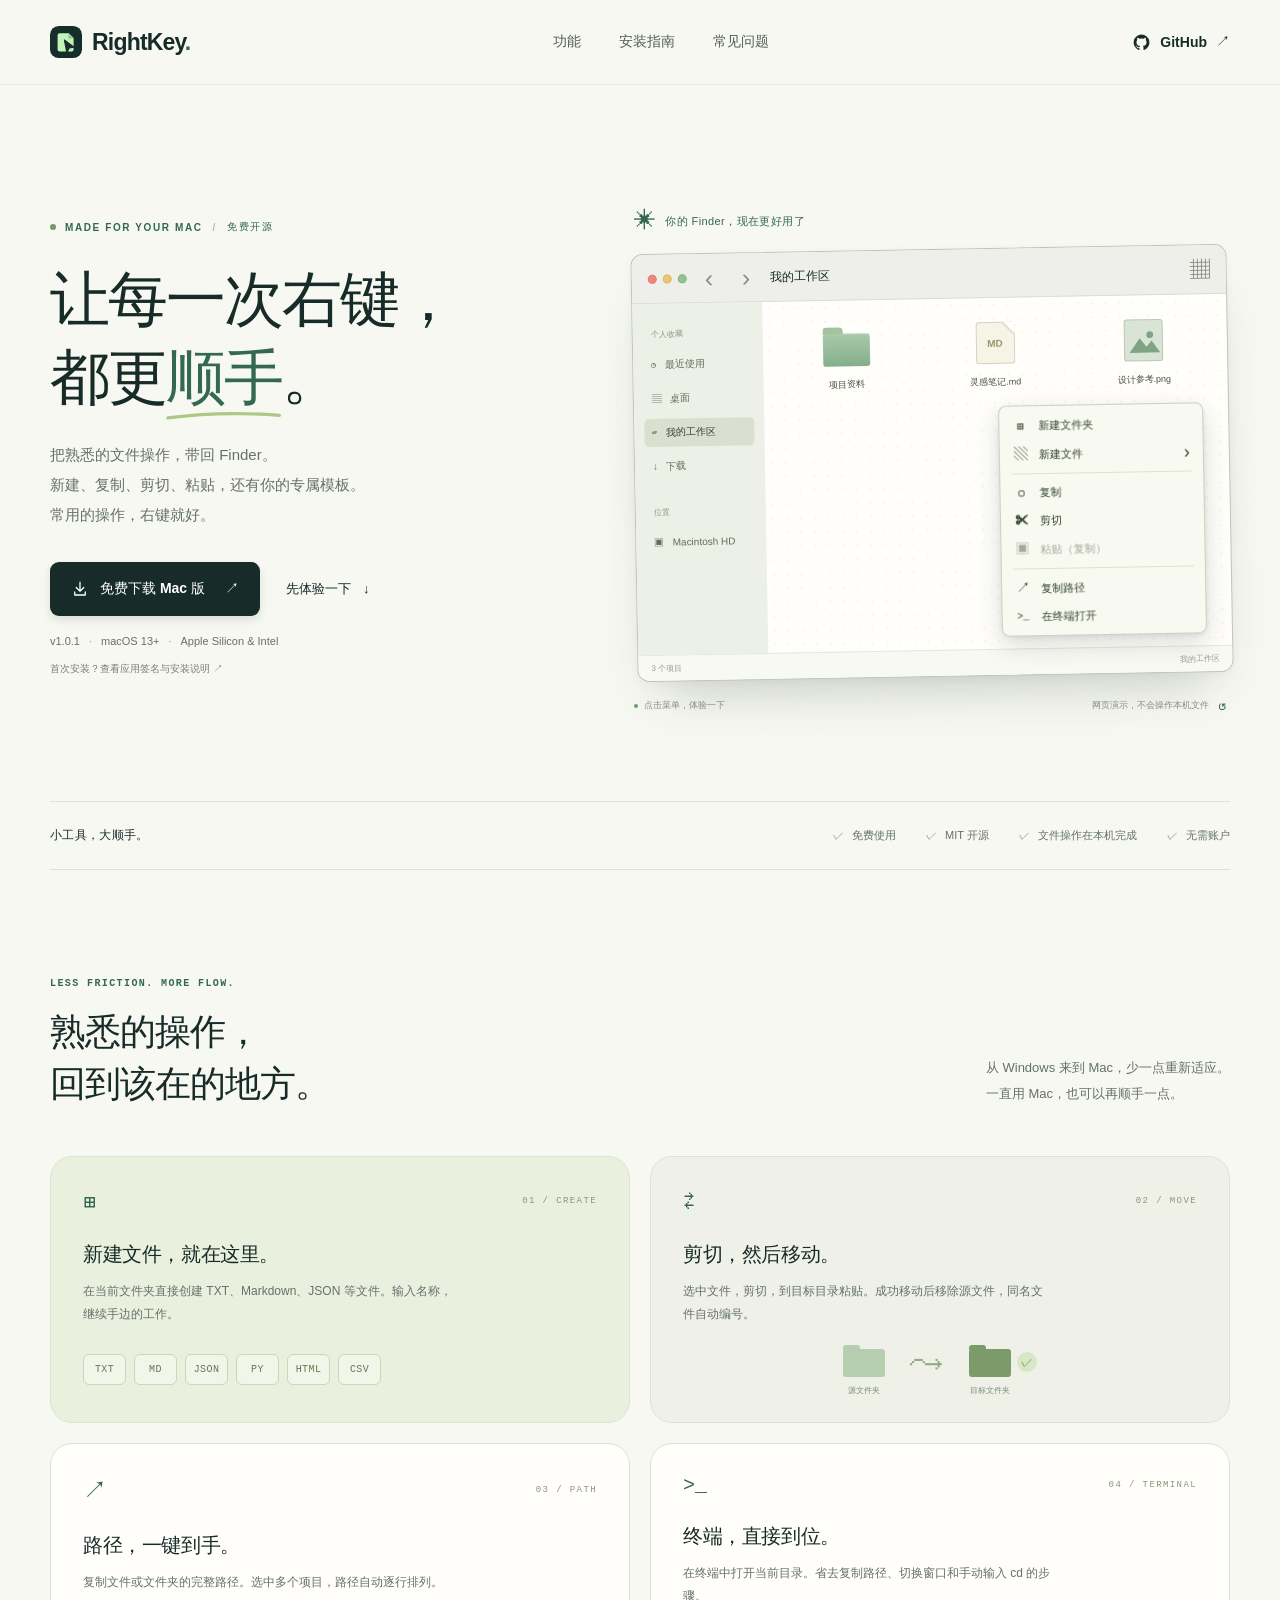
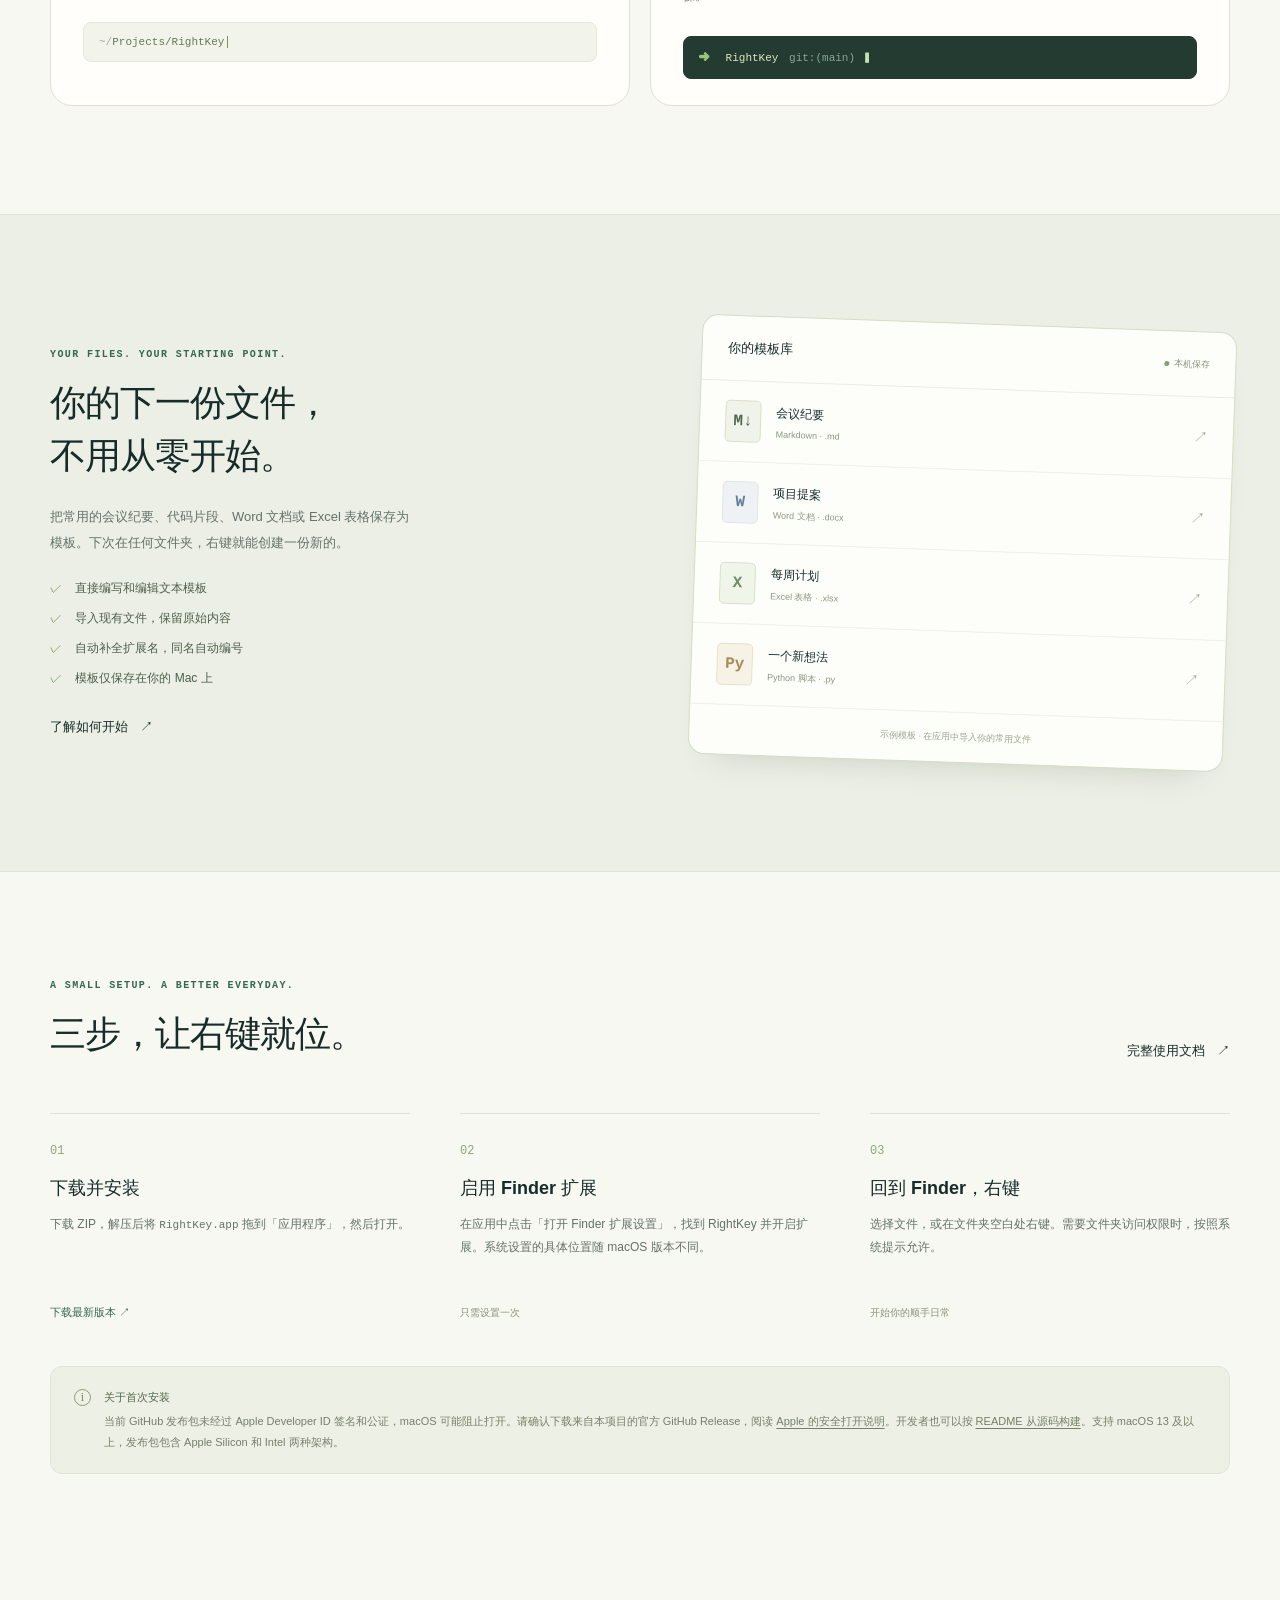
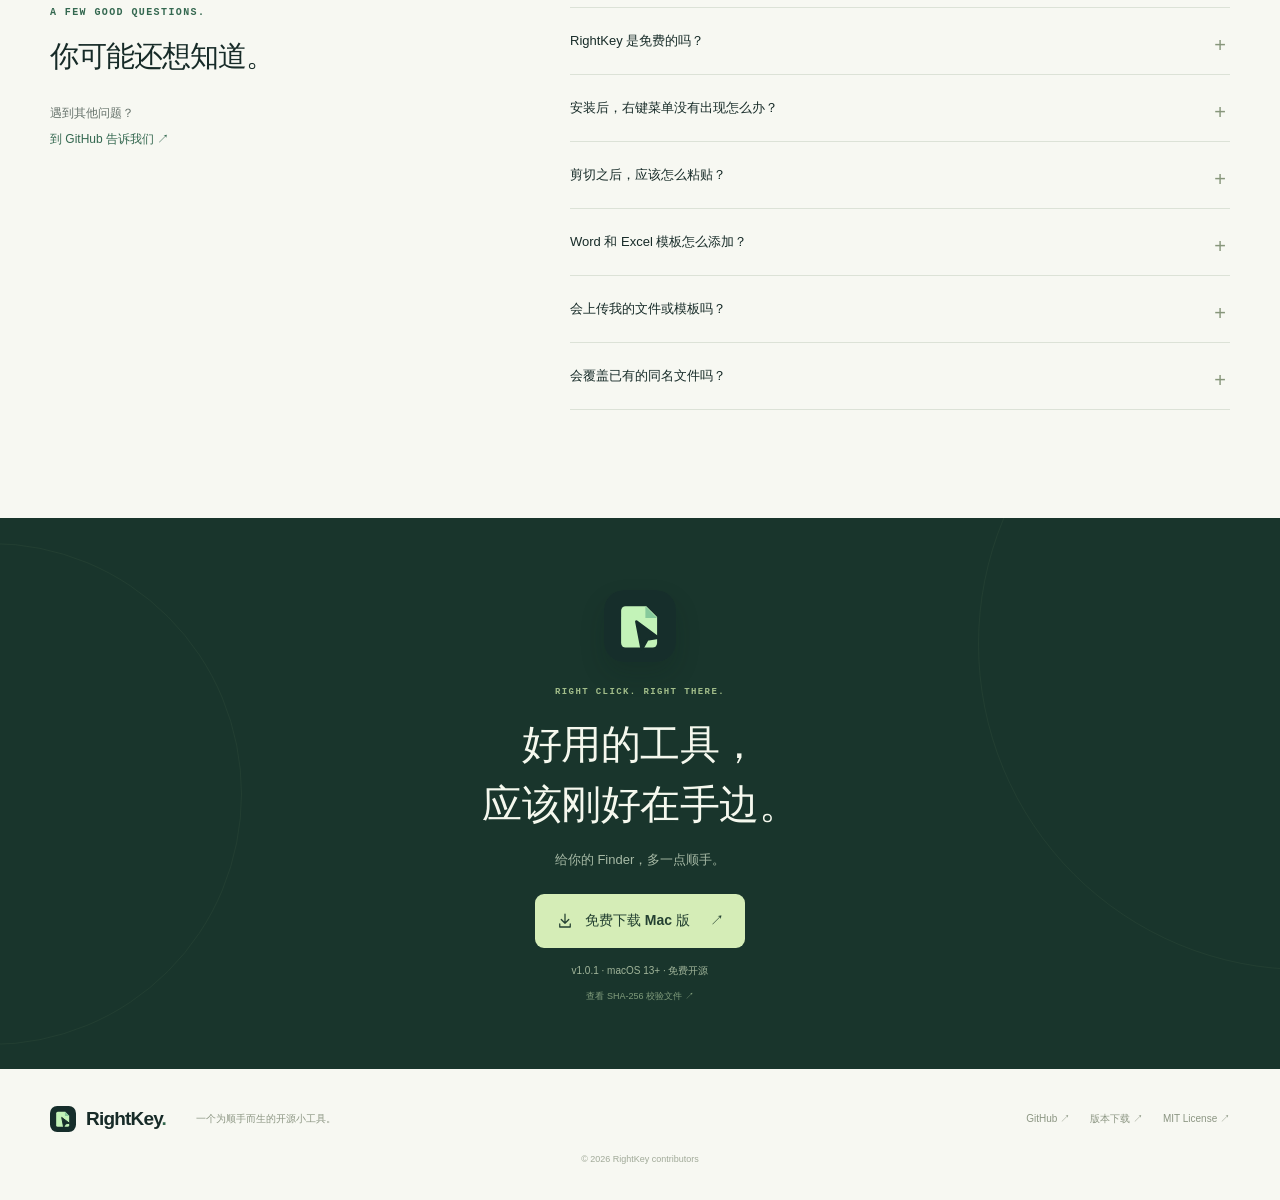
==== website/index.html @ a14371c4 "Add RightKey product website and GitHub Pages deployment" ====
<!doctype html>
<html lang="zh-CN">
  <head>
    <meta charset="utf-8" />
    <meta name="viewport" content="width=device-width, initial-scale=1" />
    <meta name="theme-color" content="#f7f8f2" />
    <title>RightKey — 让 Mac 的每一次右键，都更顺手</title>
    <meta
      name="description"
      content="RightKey 是免费开源的 macOS Finder 右键菜单扩展。新建文件、模板、复制、剪切、粘贴、复制路径、终端打开，让文件操作更顺手。支持 Apple Silicon 和 Intel Mac。"
    />
    <link rel="canonical" href="https://rightkey.bot.cd/" />
    <meta property="og:type" content="website" />
    <meta property="og:locale" content="zh_CN" />
    <meta property="og:site_name" content="RightKey" />
    <meta property="og:title" content="RightKey — 让每一次右键，都更顺手" />
    <meta
      property="og:description"
      content="把熟悉的文件操作，带回 Finder。免费、开源，为 macOS 而生。"
    />
    <meta property="og:url" content="https://rightkey.bot.cd/" />
    <meta
      property="og:image"
      content="https://rightkey.bot.cd/assets/social.png"
    />
    <meta name="twitter:card" content="summary_large_image" />
    <meta
      name="twitter:image"
      content="https://rightkey.bot.cd/assets/social.png"
    />
    <link rel="icon" type="image/svg+xml" href="assets/icon.svg" />
    <link rel="stylesheet" href="styles.css" />
    <script src="release.js" defer></script>
    <script src="app.js" defer></script>
  </head>
  <body>
    <a class="skip-link" href="#main">跳到主要内容</a>
    <header class="site-header">
      <nav class="nav shell" aria-label="主导航">
        <a class="brand" href="#top" aria-label="RightKey 首页"
          ><img src="assets/icon.svg" width="32" height="32" alt="" /><span
            >RightKey<span class="brand-dot">.</span></span
          ></a
        >
        <div class="nav-links">
          <a href="#features">功能</a><a href="#guide">安装指南</a
          ><a href="#faq">常见问题</a>
        </div>
        <a
          class="github-link"
          href="https://github.com/tombang/rightkey"
          target="_blank"
          rel="noopener noreferrer"
          ><svg viewBox="0 0 24 24" aria-hidden="true">
            <path
              d="M12 2a10 10 0 0 0-3.16 19.49c.5.09.68-.22.68-.48v-1.86c-2.78.61-3.37-1.18-3.37-1.18-.45-1.16-1.11-1.47-1.11-1.47-.91-.62.07-.61.07-.61 1 .07 1.53 1.03 1.53 1.03.9 1.52 2.34 1.08 2.91.83.09-.65.35-1.09.64-1.34-2.22-.25-4.55-1.11-4.55-4.94 0-1.09.39-1.98 1.03-2.68-.1-.25-.45-1.27.1-2.65 0 0 .84-.27 2.75 1.03a9.6 9.6 0 0 1 5 0c1.91-1.3 2.75-1.03 2.75-1.03.55 1.38.2 2.4.1 2.65.64.7 1.03 1.59 1.03 2.68 0 3.84-2.33 4.68-4.56 4.93.36.31.68.92.68 1.85v2.76c0 .27.18.58.69.48A10 10 0 0 0 12 2Z"
            /></svg
          ><span>GitHub</span><span aria-hidden="true">↗</span></a
        >
      </nav>
    </header>
    <main id="main">
      <section class="hero shell" id="top" aria-labelledby="hero-title">
        <div class="hero-copy">
          <div class="eyebrow">
            <span class="status-dot"></span> MADE FOR YOUR MAC
            <span class="eyebrow-divider">/</span> 免费开源
          </div>
          <h1 id="hero-title">
            让每一次右键，<br />都更<span class="highlight"
              >顺手<svg viewBox="0 0 180 16" aria-hidden="true">
                <path d="M3 11Q85 0 176 7" /></svg></span
            >。
          </h1>
          <p class="hero-description">
            把熟悉的文件操作，带回 Finder。<br />新建、复制、剪切、粘贴，还有你的专属模板。<br />常用的操作，右键就好。
          </p>
          <div class="hero-actions">
            <a
              class="button button-primary"
              data-download
              href="https://github.com/tombang/rightkey/releases/latest"
              ><svg viewBox="0 0 24 24" aria-hidden="true">
                <path d="M12 3v12m-5-5 5 5 5-5M5 16v4h14v-4" /></svg
              >免费下载 Mac 版<span aria-hidden="true">↗</span></a
            ><a class="text-link" href="#demo"
              >先体验一下 <span aria-hidden="true">↓</span></a
            >
          </div>
          <p class="requirements">
            <span data-version>v1.0.1</span><span>macOS 13+</span
            ><span>Apple Silicon &amp; Intel</span>
          </p>
          <a class="release-note" href="#compatibility"
            >首次安装？查看应用签名与安装说明
            <span aria-hidden="true">↗</span></a
          >
        </div>
        <div class="hero-visual" id="demo">
          <div class="demo-caption">
            <span class="tiny-spark" aria-hidden="true">✳</span> 你的
            Finder，现在更好用了
          </div>
          <div class="finder-window" aria-label="Finder 操作交互演示">
            <div class="finder-toolbar">
              <div class="traffic-lights" aria-hidden="true">
                <i></i><i></i><i></i>
              </div>
              <span class="toolbar-arrows" aria-hidden="true">‹ &nbsp; ›</span
              ><strong>我的工作区</strong
              ><span class="toolbar-grid" aria-hidden="true">▦</span>
            </div>
            <div class="finder-body">
              <aside class="finder-sidebar" aria-hidden="true">
                <small>个人收藏</small><span>◷ &nbsp; 最近使用</span
                ><span>▤ &nbsp; 桌面</span
                ><span class="sidebar-active">▱ &nbsp; 我的工作区</span
                ><span>↓ &nbsp; 下载</span><small>位置</small
                ><span>▣ &nbsp; Macintosh HD</span>
              </aside>
              <div class="finder-content">
                <div class="demo-files" id="demo-files">
                  <div class="demo-file">
                    <span class="file-art folder-art"></span
                    ><span>项目资料</span>
                  </div>
                  <div class="demo-file">
                    <span class="file-art document-art">MD</span
                    ><span>灵感笔记.md</span>
                  </div>
                  <div class="demo-file">
                    <span class="file-art image-art"
                      ><svg viewBox="0 0 40 34" aria-hidden="true">
                        <circle cx="27" cy="10" r="4" />
                        <path d="m3 31 12-17 8 10 6-7 10 14Z" /></svg></span
                    ><span>设计参考.png</span>
                  </div>
                </div>
                <div class="context-menu" aria-label="体验 RightKey 菜单">
                  <button type="button" data-demo="folder">
                    <span class="menu-icon">⊞</span>新建文件夹</button
                  ><button type="button" data-demo="template">
                    <span class="menu-icon">▧</span>新建文件<span
                      class="menu-chevron"
                      >›</span
                    >
                  </button>
                  <hr />
                  <button type="button" data-demo="copy">
                    <span class="menu-icon">▢</span>复制</button
                  ><button type="button" data-demo="cut">
                    <span class="menu-icon">✂</span>剪切</button
                  ><button type="button" data-demo="paste" disabled>
                    <span class="menu-icon">▣</span
                    ><span id="paste-label">粘贴（复制）</span>
                  </button>
                  <hr />
                  <button type="button" data-demo="path">
                    <span class="menu-icon">↗</span>复制路径</button
                  ><button type="button" data-demo="terminal">
                    <span class="menu-icon terminal-symbol">&gt;_</span
                    >在终端打开
                  </button>
                </div>
                <div class="template-menu" id="template-menu" hidden>
                  <button type="button" data-demo-file="txt">TXT 文本</button
                  ><button type="button" data-demo-file="md">Markdown</button
                  ><button type="button" data-demo-file="json">JSON</button
                  ><button type="button" data-demo-file="py">Python</button
                  ><button type="button" data-demo-file="html">HTML</button
                  ><button type="button" data-demo-file="csv">CSV 表格</button>
                </div>
                <div
                  class="demo-toast"
                  id="demo-toast"
                  role="status"
                  aria-live="polite"
                  hidden
                ></div>
              </div>
            </div>
            <div class="finder-status">
              <span id="demo-status">3 个项目</span><span>我的工作区</span>
            </div>
          </div>
          <div class="demo-footer">
            <span><span class="live-dot"></span> 点击菜单，体验一下</span
            ><span
              >网页演示，不会操作本机文件
              <button id="reset-demo" type="button" aria-label="重置交互演示">
                ↺
              </button></span
            >
          </div>
        </div>
      </section>
      <div class="principles shell">
        <span>小工具，大顺手。</span>
        <div>
          <span><i aria-hidden="true">✓</i> 免费使用</span
          ><span><i aria-hidden="true">✓</i> MIT 开源</span
          ><span><i aria-hidden="true">✓</i> 文件操作在本机完成</span
          ><span><i aria-hidden="true">✓</i> 无需账户</span>
        </div>
      </div>
      <section
        class="features shell section"
        id="features"
        aria-labelledby="features-title"
      >
        <div class="section-heading">
          <div>
            <p class="section-kicker">LESS FRICTION. MORE FLOW.</p>
            <h2 id="features-title">熟悉的操作，<br />回到该在的地方。</h2>
          </div>
          <p>
            从 Windows 来到 Mac，少一点重新适应。<br />一直用
            Mac，也可以再顺手一点。
          </p>
        </div>
        <div class="feature-grid">
          <article class="feature-card feature-templates">
            <div class="card-top">
              <span class="card-icon">⊞</span
              ><span class="card-number">01 / CREATE</span>
            </div>
            <h3>新建文件，就在这里。</h3>
            <p>
              在当前文件夹直接创建 TXT、Markdown、JSON
              等文件。输入名称，继续手边的工作。
            </p>
            <div class="file-chips" aria-label="内置模板格式">
              <span>TXT</span><span>MD</span><span>JSON</span><span>PY</span
              ><span>HTML</span><span>CSV</span>
            </div>
          </article>
          <article class="feature-card feature-move">
            <div class="card-top">
              <span class="card-icon">⇄</span
              ><span class="card-number">02 / MOVE</span>
            </div>
            <h3>剪切，然后移动。</h3>
            <p>
              选中文件，剪切，到目标目录粘贴。成功移动后移除源文件，同名文件自动编号。
            </p>
            <div class="move-illustration" aria-hidden="true">
              <span class="mini-folder"><i></i><small>源文件夹</small></span
              ><span class="move-arrow">⤳</span
              ><span class="mini-folder destination-folder"
                ><i></i><small>目标文件夹</small></span
              ><span class="move-check">✓</span>
            </div>
          </article>
          <article class="feature-card">
            <div class="card-top">
              <span class="card-icon">↗</span
              ><span class="card-number">03 / PATH</span>
            </div>
            <h3>路径，一键到手。</h3>
            <p>复制文件或文件夹的完整路径。选中多个项目，路径自动逐行排列。</p>
            <div class="code-snippet">
              <span>~/</span>Projects/RightKey<span class="code-cursor"></span>
            </div>
          </article>
          <article class="feature-card">
            <div class="card-top">
              <span class="card-icon terminal-symbol">&gt;_</span
              ><span class="card-number">04 / TERMINAL</span>
            </div>
            <h3>终端，直接到位。</h3>
            <p>
              在终端中打开当前目录。省去复制路径、切换窗口和手动输入 cd 的步骤。
            </p>
            <div class="terminal-line">
              <span>➜</span> <span>RightKey</span> <i>git:(main)</i> <b>▍</b>
            </div>
          </article>
        </div>
      </section>
      <section
        class="template-section section"
        aria-labelledby="templates-title"
      >
        <div class="shell template-layout">
          <div class="template-copy">
            <p class="section-kicker">YOUR FILES. YOUR STARTING POINT.</p>
            <h2 id="templates-title">你的下一份文件，<br />不用从零开始。</h2>
            <p>
              把常用的会议纪要、代码片段、Word 文档或 Excel
              表格保存为模板。下次在任何文件夹，右键就能创建一份新的。
            </p>
            <ul class="simple-list">
              <li><span>✓</span> 直接编写和编辑文本模板</li>
              <li><span>✓</span> 导入现有文件，保留原始内容</li>
              <li><span>✓</span> 自动补全扩展名，同名自动编号</li>
              <li><span>✓</span> 模板仅保存在你的 Mac 上</li>
            </ul>
            <a class="text-link" href="#guide"
              >了解如何开始 <span aria-hidden="true">↗</span></a
            >
          </div>
          <div class="template-library">
            <div class="library-heading">
              <span>你的模板库</span
              ><span class="library-local"><i></i> 本机保存</span>
            </div>
            <div class="library-row">
              <span class="template-file-icon markdown-icon">M↓</span>
              <div><strong>会议纪要</strong><small>Markdown · .md</small></div>
              <span class="library-row-arrow">↗</span>
            </div>
            <div class="library-row">
              <span class="template-file-icon word-icon">W</span>
              <div>
                <strong>项目提案</strong><small>Word 文档 · .docx</small>
              </div>
              <span class="library-row-arrow">↗</span>
            </div>
            <div class="library-row">
              <span class="template-file-icon excel-icon">X</span>
              <div>
                <strong>每周计划</strong><small>Excel 表格 · .xlsx</small>
              </div>
              <span class="library-row-arrow">↗</span>
            </div>
            <div class="library-row">
              <span class="template-file-icon python-icon">Py</span>
              <div>
                <strong>一个新想法</strong><small>Python 脚本 · .py</small>
              </div>
              <span class="library-row-arrow">↗</span>
            </div>
            <div class="library-footnote">
              示例模板 · 在应用中导入你的常用文件
            </div>
          </div>
        </div>
      </section>
      <section
        class="shell section install-section"
        id="guide"
        aria-labelledby="guide-title"
      >
        <div class="section-heading">
          <div>
            <p class="section-kicker">A SMALL SETUP. A BETTER EVERYDAY.</p>
            <h2 id="guide-title">三步，让右键就位。</h2>
          </div>
          <a
            class="text-link"
            href="https://github.com/tombang/rightkey#install-from-a-github-release"
            target="_blank"
            rel="noopener noreferrer"
            >完整使用文档 <span aria-hidden="true">↗</span></a
          >
        </div>
        <div class="install-steps">
          <article>
            <span class="step-number">01</span>
            <h3>下载并安装</h3>
            <p>
              下载 ZIP，解压后将
              <code>RightKey.app</code> 拖到「应用程序」，然后打开。
            </p>
            <a
              data-download
              href="https://github.com/tombang/rightkey/releases/latest"
              >下载最新版本 <span aria-hidden="true">↗</span></a
            >
          </article>
          <article>
            <span class="step-number">02</span>
            <h3>启用 Finder 扩展</h3>
            <p>
              在应用中点击「打开 Finder 扩展设置」，找到 RightKey
              并开启扩展。系统设置的具体位置随 macOS 版本不同。
            </p>
            <span class="step-tag">只需设置一次</span>
          </article>
          <article>
            <span class="step-number">03</span>
            <h3>回到 Finder，右键</h3>
            <p>
              选择文件，或在文件夹空白处右键。需要文件夹访问权限时，按照系统提示允许。
            </p>
            <span class="step-tag">开始你的顺手日常</span>
          </article>
        </div>
        <aside class="compatibility-note" id="compatibility">
          <span class="info-symbol" aria-hidden="true">i</span>
          <div>
            <strong>关于首次安装</strong>
            <p>
              当前 GitHub 发布包未经过 Apple Developer ID 签名和公证，macOS
              可能阻止打开。请确认下载来自本项目的官方 GitHub Release，阅读
              <a
                href="https://support.apple.com/zh-cn/102445"
                target="_blank"
                rel="noopener noreferrer"
                >Apple 的安全打开说明</a
              >。开发者也可以按
              <a
                href="https://github.com/tombang/rightkey#build-from-source"
                target="_blank"
                rel="noopener noreferrer"
                >README 从源码构建</a
              >。支持 macOS 13 及以上，发布包包含 Apple Silicon 和 Intel
              两种架构。
            </p>
          </div>
        </aside>
      </section>
      <section
        class="faq-section shell section"
        id="faq"
        aria-labelledby="faq-title"
      >
        <div class="faq-heading">
          <p class="section-kicker">A FEW GOOD QUESTIONS.</p>
          <h2 id="faq-title">你可能还想知道。</h2>
          <p>
            遇到其他问题？<br /><a
              href="https://github.com/tombang/rightkey/issues"
              target="_blank"
              rel="noopener noreferrer"
              >到 GitHub 告诉我们 <span aria-hidden="true">↗</span></a
            >
          </p>
        </div>
        <div class="faq-list">
          <details>
            <summary>RightKey 是免费的吗？</summary>
            <p>
              是。RightKey 免费使用，源码以 MIT
              许可证公开。你可以查看、修改和参与项目。
            </p>
          </details>
          <details>
            <summary>安装后，右键菜单没有出现怎么办？</summary>
            <p>
              先确认 RightKey 位于「应用程序」中，并已在系统设置中开启 Finder
              扩展。随后按住 Option 点击程序坞中的
              Finder，选择「重新开启」。扩展启用与文件夹访问权限是独立设置。
            </p>
          </details>
          <details>
            <summary>剪切之后，应该怎么粘贴？</summary>
            <p>
              在源文件上选择「剪切」，进入目标目录后选择「粘贴（移动剪切项）」或「移动到这里」。Finder
              自带的「粘贴项目」和 ⌘V
              保持系统原有行为。源文件在成功移动之后才会移除。
            </p>
          </details>
          <details>
            <summary>Word 和 Excel 模板怎么添加？</summary>
            <p>
              打开 RightKey 的「文件模板」页面，点击「导入文件…」，选择有效的
              Word 或 Excel 文件。以后从「新建文件 →
              自定义模板…」创建。模板会保存内容副本，单个模板上限为 10 MB。
            </p>
          </details>
          <details>
            <summary>会上传我的文件或模板吗？</summary>
            <p>
              RightKey
              的文件操作与模板存储都在本机完成，无需注册账户。自定义模板保存在
              ~/Library/Application
              Support/RightKey/Templates.json，不会包含在应用发布包中。
            </p>
          </details>
          <details>
            <summary>会覆盖已有的同名文件吗？</summary>
            <p>
              不会。新建、复制和移动遇到同名项目时，RightKey
              自动追加「(2)」「(3)」等编号。部分移动失败时，会提示原因并保留未完成的剪切项供重试。
            </p>
          </details>
        </div>
      </section>
      <section class="download-section">
        <div class="shell download-inner">
          <img
            src="assets/icon.svg"
            alt=""
            width="72"
            height="72"
            loading="lazy"
          />
          <p class="section-kicker">RIGHT CLICK. RIGHT THERE.</p>
          <h2>好用的工具，<br />应该刚好在手边。</h2>
          <p>给你的 Finder，多一点顺手。</p>
          <a
            class="button button-light"
            data-download
            href="https://github.com/tombang/rightkey/releases/latest"
            ><svg viewBox="0 0 24 24" aria-hidden="true">
              <path d="M12 3v12m-5-5 5 5 5-5M5 16v4h14v-4" /></svg
            >免费下载 Mac 版<span aria-hidden="true">↗</span></a
          ><span class="download-detail"
            ><span data-version>v1.0.1</span> · macOS 13+ · 免费开源</span
          ><a
            class="checksum-link"
            data-checksum
            href="https://github.com/tombang/rightkey/releases/latest"
            >查看 SHA-256 校验文件 ↗</a
          >
        </div>
      </section>
    </main>
    <footer class="site-footer shell">
      <a class="brand" href="#top"
        ><img src="assets/icon.svg" width="26" height="26" alt="" /><span
          >RightKey<span class="brand-dot">.</span></span
        ></a
      ><span>一个为顺手而生的开源小工具。</span>
      <div>
        <a
          href="https://github.com/tombang/rightkey"
          target="_blank"
          rel="noopener noreferrer"
          >GitHub ↗</a
        ><a
          href="https://github.com/tombang/rightkey/releases"
          target="_blank"
          rel="noopener noreferrer"
          >版本下载 ↗</a
        ><a
          href="https://github.com/tombang/rightkey/blob/main/LICENSE"
          target="_blank"
          rel="noopener noreferrer"
          >MIT License ↗</a
        >
      </div>
      <small>© <span id="year">2026</span> RightKey contributors</small>
    </footer>
  </body>
</html>
---- website/styles.css ----
@charset "UTF-8";
:root {
  --paper: #f7f8f2;
  --ink: #172b28;
  --muted: #65716a;
  --green: #346850;
  --lime: #d5efb7;
  --line: #dce2d7;
  --white: #fff;
  --radius: 22px;
  font-family:
    -apple-system, BlinkMacSystemFont, "Segoe UI", "PingFang SC",
    "Hiragino Sans GB", "Microsoft YaHei", sans-serif;
  color: var(--ink);
  background: var(--paper);
  font-synthesis: none;
  scroll-behavior: smooth;
  scroll-padding-top: 96px;
}
* {
  box-sizing: border-box;
}
body {
  margin: 0;
}
a {
  color: inherit;
  text-decoration: none;
}
button {
  font: inherit;
}
button,
a,
summary {
  -webkit-tap-highlight-color: transparent;
}
button:focus-visible,
a:focus-visible,
summary:focus-visible {
  outline: 3px solid #4b815e;
  outline-offset: 5px;
}
button {
  cursor: pointer;
}
button:disabled {
  cursor: default;
}
img,
svg {
  display: block;
  max-width: 100%;
}
[hidden] {
  display: none !important;
}
.shell {
  width: min(1180px, calc(100% - 88px));
  margin-inline: auto;
}
.section {
  padding-block: 108px;
}
.skip-link {
  position: fixed;
  top: -80px;
  left: 20px;
  padding: 12px 20px;
  background: var(--ink);
  color: white;
  z-index: 20;
}
.skip-link:focus {
  top: 12px;
}
.site-header {
  position: sticky;
  top: 0;
  z-index: 10;
  background: #f7f8f2ed;
  backdrop-filter: blur(20px);
  border-bottom: 1px solid #dce2d77a;
}
.nav {
  height: 84px;
  display: flex;
  align-items: center;
  justify-content: space-between;
}
.brand {
  display: inline-flex;
  gap: 10px;
  align-items: center;
  font-size: 23px;
  letter-spacing: -0.8px;
  font-weight: 720;
}
.brand-dot {
  color: var(--green);
}
.nav-links {
  display: flex;
  gap: 38px;
  font-size: 14px;
  color: #525f56;
}
.nav-links a,
.github-link,
.text-link,
.faq-heading a {
  transition: color 0.2s;
}
.nav-links a:hover,
.github-link:hover,
.text-link:hover,
.faq-heading a:hover {
  color: #6a914d;
}
.github-link {
  display: flex;
  align-items: center;
  gap: 9px;
  font-size: 14px;
  font-weight: 550;
}
.github-link svg {
  width: 19px;
  fill: currentColor;
}
.hero {
  min-height: 716px;
  padding-block: 92px 82px;
  display: grid;
  grid-template-columns: 1fr 1.1fr;
  align-items: center;
  gap: 42px;
}
.eyebrow {
  display: flex;
  align-items: center;
  gap: 9px;
  color: var(--green);
  font-size: 10px;
  letter-spacing: 1.6px;
  font-weight: 650;
}
.status-dot,
.live-dot {
  height: 6px;
  width: 6px;
  background: #6f9b67;
  border-radius: 50%;
  flex: none;
}
.eyebrow-divider {
  color: #b0baab;
  margin-inline: 1px;
}
h1 {
  font-size: clamp(42px, 4.65vw, 64px);
  line-height: 1.3;
  letter-spacing: -2px;
  font-weight: 650;
  margin: 27px 0 24px;
}
.highlight {
  position: relative;
  display: inline-block;
  color: var(--green);
}
.highlight svg {
  position: absolute;
  width: 102%;
  bottom: -7px;
  left: 0;
  height: 14px;
  overflow: visible;
}
.highlight path {
  fill: none;
  stroke: #aec985;
  stroke-width: 5;
  stroke-linecap: round;
}
.hero-description {
  font-size: 15px;
  line-height: 2;
  color: var(--muted);
  margin: 0;
}
.hero-actions {
  display: flex;
  align-items: center;
  gap: 26px;
  margin-top: 32px;
}
.button {
  display: inline-flex;
  gap: 11px;
  align-items: center;
  justify-content: center;
  border-radius: 9px;
  font-weight: 550;
  font-size: 14px;
  padding: 16px 21px;
  min-height: 54px;
  transition:
    background 0.2s,
    transform 0.2s,
    box-shadow 0.2s;
}
.button svg {
  height: 18px;
  width: 18px;
  fill: none;
  stroke: currentColor;
  stroke-width: 1.7;
  stroke-linecap: round;
  stroke-linejoin: round;
}
.button > span:last-child {
  margin-left: 9px;
}
.button-primary {
  color: white;
  background: var(--ink);
  box-shadow: 0 4px 8px #142b2420;
}
.button-primary:hover {
  background: #2e5144;
  transform: translateY(-2px);
  box-shadow: 0 6px 15px #142b2425;
}
.text-link {
  font-size: 13px;
  display: inline-flex;
  align-items: center;
  gap: 12px;
  font-weight: 500;
}
.requirements {
  display: flex;
  flex-wrap: wrap;
  gap: 0;
  font-size: 11px;
  color: var(--muted);
  margin: 19px 0 11px;
}
.requirements span + span::before {
  content: "·";
  margin: 0 9px;
  color: #98a193;
}
.release-note {
  font-size: 10px;
  color: #778174;
}
.release-note:hover {
  text-decoration: underline;
}
.hero-visual {
  min-width: 0;
  position: relative;
  padding-top: 28px;
}
.hero-visual::before {
  content: "";
  position: absolute;
  z-index: -1;
  inset: 50px -40px 0;
  background: radial-gradient(ellipse, #dceacac7 0, transparent 66%);
  filter: blur(14px);
}
.demo-caption {
  font-size: 11px;
  letter-spacing: 0.4px;
  color: var(--green);
  display: flex;
  align-items: center;
  gap: 9px;
  margin-bottom: 15px;
}
.tiny-spark {
  font-size: 22px;
  font-weight: 400;
}
.finder-window {
  background: #fffefb;
  border: 1px solid #bec6b7;
  border-radius: 12px;
  box-shadow:
    0 30px 55px -25px #1e382640,
    0 3px 10px #1e382608;
  overflow: hidden;
  transform: rotate(-1deg);
}
.finder-toolbar {
  height: 49px;
  background: #eeefea;
  border-bottom: 1px solid #dbded5;
  display: flex;
  align-items: center;
  padding: 0 16px;
  gap: 18px;
  font-size: 12px;
}
.traffic-lights {
  display: flex;
  gap: 6px;
}
.traffic-lights i {
  height: 9px;
  width: 9px;
  border-radius: 50%;
  background: #f3857c;
  border: 1px solid #dc786f;
}
.traffic-lights i:nth-child(2) {
  background: #eec66f;
  border-color: #dab362;
}
.traffic-lights i:nth-child(3) {
  background: #91c58d;
  border-color: #82b17e;
}
.toolbar-arrows {
  font-size: 25px;
  color: #879080;
  font-weight: 300;
  letter-spacing: 2px;
}
.finder-toolbar strong {
  font-size: 12px;
  font-weight: 600;
}
.toolbar-grid {
  margin-left: auto;
  font-size: 20px;
  color: #7c8575;
}
.finder-body {
  display: flex;
  min-height: 351px;
}
.finder-sidebar {
  width: 130px;
  background: #edf0e6;
  padding: 22px 10px;
  flex-shrink: 0;
  display: flex;
  flex-direction: column;
  gap: 6px;
  font-size: 10px;
  color: #626d5d;
}
.finder-sidebar small {
  font-size: 8px;
  color: #8f9787;
  margin: 3px 8px 5px;
}
.finder-sidebar small:nth-of-type(2) {
  margin-top: 20px;
}
.finder-sidebar > span {
  padding: 7px 8px;
  white-space: nowrap;
  border-radius: 5px;
}
.sidebar-active {
  background: #d9e0d0;
  color: #344132;
}
.finder-content {
  flex: 1;
  position: relative;
  min-width: 0;
  background-image: radial-gradient(#d7dec740 0.75px, transparent 0.75px);
  background-size: 14px 14px;
}
.demo-files {
  display: grid;
  grid-template-columns: repeat(3, 1fr);
  gap: 15px 6px;
  padding: 24px 12px;
  max-height: 350px;
  overflow-y: auto;
}
.demo-file {
  display: flex;
  flex-direction: column;
  align-items: center;
  gap: 12px;
  min-width: 0;
}
.demo-file > span:last-child {
  font-size: 9px;
  color: #47533e;
  max-width: 100%;
  text-align: center;
  overflow-wrap: anywhere;
}
.file-art {
  height: 42px;
  width: 39px;
  position: relative;
  display: flex;
  align-items: center;
  justify-content: center;
  font-size: 10px;
  font-weight: 700;
}
.folder-art {
  height: 33px;
  width: 47px;
  margin-top: 9px;
  background: linear-gradient(#a9caa8, #84af8a);
  border-radius: 3px;
  box-shadow: inset 0 1px 1px #ffffff7a;
}
.folder-art::before {
  position: absolute;
  content: "";
  width: 20px;
  height: 7px;
  left: 0;
  top: -6px;
  background: #a2c39f;
  border-radius: 3px 4px 0 0;
}
.document-art {
  background: #f6f3e7;
  border: 1px solid #d5d2c4;
  border-radius: 3px;
  color: #9b946d;
}
.document-art::after {
  content: "";
  position: absolute;
  right: -1px;
  top: -1px;
  border: 6px solid transparent;
  border-top-color: white;
  border-right-color: white;
  filter: drop-shadow(-1px 1px 0 #d5d2c4);
}
.image-art {
  border-radius: 3px;
  background: #d9e3d6;
  border: 1px solid #b9c9b4;
  overflow: hidden;
}
.image-art svg {
  width: 34px;
  fill: #7ea482;
}
.context-menu {
  position: absolute;
  top: 108px;
  right: 25px;
  width: 205px;
  border: 1px solid #c5cbbde0;
  border-radius: 8px;
  background: #f8f9f1f5;
  box-shadow:
    0 9px 25px #172b2829,
    0 1px 4px #172b2815;
  padding: 5px;
  backdrop-filter: blur(20px);
  z-index: 2;
}
.context-menu button {
  border: 0;
  display: flex;
  align-items: center;
  gap: 11px;
  background: none;
  width: 100%;
  text-align: left;
  font-size: 11px;
  color: #33432e;
  padding: 6px 8px;
  border-radius: 4px;
  min-height: 26px;
}
.context-menu button:hover:not(:disabled),
.context-menu button:focus-visible {
  background: #42704c;
  color: white;
  outline-offset: 0;
}
.context-menu button:disabled {
  color: #a2aa9c;
}
.menu-icon {
  width: 15px;
  text-align: center;
  font-size: 14px;
  font-weight: 400;
  flex: none;
}
.terminal-symbol {
  font-family: ui-monospace, SFMono-Regular, monospace;
}
.context-menu .terminal-symbol {
  font-size: 10px;
}
.menu-chevron {
  margin-left: auto;
  font-size: 18px;
  line-height: 10px;
}
.context-menu hr {
  height: 1px;
  border: 0;
  background: #dce2d3;
  margin: 4px 6px;
}
.finder-status {
  height: 26px;
  border-top: 1px solid #e5e7df;
  background: #f8f9f3;
  display: flex;
  justify-content: space-between;
  align-items: center;
  padding: 0 13px;
  color: #979e90;
  font-size: 8px;
}
.template-menu {
  position: absolute;
  top: 140px;
  right: 16px;
  z-index: 3;
  width: 150px;
  background: #fbfcf6;
  padding: 5px;
  border: 1px solid #c5cbbd;
  border-radius: 7px;
  box-shadow: 0 6px 20px #172b2826;
}
.template-menu button {
  display: block;
  width: 100%;
  border: 0;
  border-radius: 4px;
  background: transparent;
  text-align: left;
  padding: 7px 10px;
  font-size: 11px;
  color: var(--ink);
}
.template-menu button:hover {
  background: var(--green);
  color: white;
}
.demo-toast {
  position: absolute;
  bottom: 12px;
  left: 10px;
  right: 10px;
  z-index: 4;
  line-height: 1.5;
  font-size: 10px;
  background: #193c31;
  color: #f4f7ee;
  padding: 10px 12px;
  border-radius: 6px;
  box-shadow: 0 3px 15px #152f2a2a;
}
.demo-footer {
  display: flex;
  justify-content: space-between;
  align-items: center;
  font-size: 9px;
  color: #8a9481;
  margin-top: 18px;
  gap: 10px;
}
.demo-footer > span {
  display: flex;
  align-items: center;
  gap: 6px;
}
.demo-footer button {
  border: 0;
  background: none;
  color: var(--green);
  font-size: 17px;
  line-height: 1;
  padding: 2px 3px;
}
.demo-footer .live-dot {
  width: 4px;
  height: 4px;
}
.principles {
  border-block: 1px solid var(--line);
  display: flex;
  align-items: center;
  justify-content: space-between;
  gap: 20px;
  padding-block: 25px;
  font-size: 12px;
}
.principles > span {
  font-weight: 600;
  letter-spacing: 0.3px;
}
.principles > div {
  display: flex;
  gap: 30px;
  color: var(--muted);
  font-size: 11px;
}
.principles i {
  color: #6e9a5e;
  font-style: normal;
  margin-right: 5px;
}
.section-heading {
  display: flex;
  justify-content: space-between;
  align-items: end;
  gap: 30px;
  margin-bottom: 46px;
}
.section-kicker {
  font-family: ui-monospace, SFMono-Regular, monospace;
  font-size: 10px;
  letter-spacing: 1.4px;
  color: var(--green);
  font-weight: 550;
  margin: 0 0 17px;
}
.section-heading h2,
h2 {
  font-size: 36px;
  line-height: 1.45;
  font-weight: 600;
  letter-spacing: -1px;
  margin: 0;
}
.section-heading > p {
  color: var(--muted);
  font-size: 13px;
  line-height: 2;
  margin: 0 0 3px;
}
.feature-grid {
  display: grid;
  grid-template-columns: repeat(2, minmax(0, 1fr));
  gap: 20px;
}
.feature-card {
  padding: 30px 32px 26px;
  border-radius: var(--radius);
  border: 1px solid var(--line);
  background: #fffefa;
  overflow: hidden;
  min-height: 257px;
}
.card-top {
  display: flex;
  justify-content: space-between;
  align-items: center;
  margin-bottom: 26px;
}
.card-icon {
  font-size: 24px;
  font-weight: 400;
  color: var(--green);
}
.card-icon.terminal-symbol {
  font-size: 20px;
}
.card-number {
  font-family: ui-monospace, SFMono-Regular, monospace;
  font-size: 9px;
  letter-spacing: 1.4px;
  color: #8a957f;
}
.feature-card h3 {
  font-size: 20px;
  letter-spacing: -0.4px;
  font-weight: 600;
  margin: 0 0 12px;
}
.feature-card p {
  color: var(--muted);
  line-height: 1.9;
  font-size: 12px;
  max-width: 370px;
  margin: 0;
}
.feature-templates {
  background: #eaf0de;
  border-color: #dde5d0;
}
.file-chips {
  display: flex;
  gap: 8px;
  margin-top: 28px;
  flex-wrap: wrap;
}
.file-chips span {
  min-width: 43px;
  height: 31px;
  display: flex;
  align-items: center;
  justify-content: center;
  background: #fbfdf580;
  color: #637952;
  border: 1px solid #cbd6bc;
  border-radius: 6px;
  font-family: ui-monospace, SFMono-Regular, monospace;
  font-size: 10px;
  letter-spacing: 0.4px;
}
.feature-move {
  background: #eff1e8;
}
.move-illustration {
  display: flex;
  align-items: center;
  gap: 25px;
  justify-content: center;
  margin-top: 23px;
}
.mini-folder {
  display: flex;
  flex-direction: column;
  align-items: center;
  gap: 8px;
}
.mini-folder i {
  width: 42px;
  height: 28px;
  display: block;
  background: #b6cdb0;
  border-radius: 3px;
  position: relative;
}
.mini-folder i::before {
  position: absolute;
  top: -4px;
  left: 0;
  content: "";
  width: 17px;
  height: 5px;
  border-radius: 3px 3px 0 0;
  background: inherit;
}
.mini-folder small {
  font-size: 8px;
  color: #7e8975;
}
.destination-folder i {
  background: #7b9b6a;
}
.move-arrow {
  font-size: 34px;
  color: #95ac83;
  margin-top: -12px;
}
.move-check {
  width: 20px;
  height: 20px;
  border-radius: 50%;
  background: #d7e7c5;
  color: #6c8e50;
  display: flex;
  justify-content: center;
  align-items: center;
  font-size: 12px;
  margin-top: -20px;
  margin-left: -19px;
}
.code-snippet,
.terminal-line {
  margin-top: 28px;
  background: #f2f4ec;
  border: 1px solid #e4e9db;
  padding: 13px 15px;
  border-radius: 8px;
  color: #647956;
  font-family: ui-monospace, SFMono-Regular, monospace;
  font-size: 11px;
  white-space: nowrap;
  overflow: hidden;
}
.code-snippet > span:first-child {
  color: #a3af92;
}
.code-cursor {
  display: inline-block;
  width: 1px;
  height: 12px;
  background: #76975a;
  vertical-align: middle;
  margin-left: 3px;
}
.terminal-line {
  background: #243b31;
  border-color: #243b31;
  color: #d9e9bf;
}
.terminal-line > span:first-child {
  color: #9ac47b;
  margin-right: 9px;
}
.terminal-line i {
  font-style: normal;
  color: #86a792;
  margin-left: 4px;
}
.terminal-line b {
  font-weight: 400;
  color: #c7e3ac;
}
.template-section {
  background: #ecefe5;
  border-block: 1px solid #e1e5d9;
}
.template-layout {
  display: grid;
  grid-template-columns: 1fr 1fr;
  gap: 110px;
  align-items: center;
}
.template-copy > p:not(.section-kicker) {
  font-size: 13px;
  line-height: 2;
  color: var(--muted);
  max-width: 370px;
  margin: 22px 0;
}
.simple-list {
  list-style: none;
  padding: 0;
  margin: 24px 0 30px;
  display: grid;
  gap: 13px;
  font-size: 12px;
  color: #4d5e4b;
}
.simple-list span {
  font-size: 12px;
  color: #6e935b;
  margin-right: 10px;
}
.template-library {
  background: #fdfef9;
  border: 1px solid #d3ddc6;
  border-radius: 16px;
  box-shadow: 0 22px 35px -25px #2b423136;
  transform: rotate(2deg);
  overflow: hidden;
}
.library-heading {
  display: flex;
  align-items: center;
  justify-content: space-between;
  padding: 23px 25px;
  border-bottom: 1px solid #e9eee1;
  font-size: 13px;
  font-weight: 550;
}
.library-local {
  display: flex;
  align-items: center;
  gap: 5px;
  font-size: 9px;
  font-weight: 400;
  color: #89937c;
}
.library-local i {
  display: inline-block;
  border-radius: 50%;
  width: 5px;
  height: 5px;
  background: #86a16c;
}
.library-row {
  display: flex;
  align-items: center;
  gap: 15px;
  padding: 19px 25px;
  border-bottom: 1px solid #edf0e6;
}
.template-file-icon {
  width: 36px;
  height: 42px;
  border-radius: 5px;
  border: 1px solid #d8e0cb;
  display: flex;
  align-items: center;
  justify-content: center;
  font-size: 16px;
  font-family: ui-monospace, SFMono-Regular, monospace;
  font-weight: 650;
}
.markdown-icon {
  color: #4f6750;
  background: #eff3e9;
}
.word-icon {
  color: #64819d;
  background: #eef2f5;
  border-color: #dee5e9;
}
.excel-icon {
  color: #6d8d61;
  background: #eff5e9;
}
.python-icon {
  color: #a68d53;
  background: #f6f2e6;
  border-color: #e8e0c9;
}
.library-row > div {
  display: grid;
  gap: 7px;
}
.library-row strong {
  font-size: 12px;
  font-weight: 500;
}
.library-row small {
  font-size: 9px;
  color: #8c9683;
}
.library-row-arrow {
  color: #a6b09b;
  font-size: 15px;
  margin-left: auto;
}
.library-footnote {
  text-align: center;
  color: #9ba490;
  font-size: 9px;
  padding: 18px;
}
.install-steps {
  display: grid;
  grid-template-columns: repeat(3, minmax(0, 1fr));
  gap: 50px;
  padding-top: 7px;
}
.install-steps article {
  border-top: 1px solid var(--line);
  padding-top: 26px;
}
.step-number {
  font-family: ui-monospace, SFMono-Regular, monospace;
  font-size: 12px;
  color: #90a57b;
}
.install-steps h3 {
  font-size: 18px;
  font-weight: 550;
  margin: 18px 0 13px;
}
.install-steps p {
  font-size: 12px;
  line-height: 1.95;
  color: var(--muted);
  margin: 0 0 19px;
  min-height: 70px;
}
.install-steps code {
  font-size: 11px;
  overflow-wrap: anywhere;
}
.install-steps a {
  font-size: 11px;
  color: var(--green);
  font-weight: 500;
}
.install-steps a:hover {
  text-decoration: underline;
}
.step-tag {
  font-size: 10px;
  color: #88937c;
}
.compatibility-note {
  display: flex;
  gap: 13px;
  background: #edf0e5;
  border: 1px solid #e0e6d6;
  border-radius: 12px;
  padding: 20px 23px;
  margin-top: 46px;
  scroll-margin-top: 105px;
}
.info-symbol {
  font-family: Georgia, serif;
  display: flex;
  align-items: center;
  justify-content: center;
  height: 17px;
  width: 17px;
  border-radius: 50%;
  border: 1px solid #8c9c79;
  color: #768963;
  flex: none;
  font-size: 12px;
  margin-top: 2px;
}
.compatibility-note strong {
  font-size: 11px;
  color: #52644a;
  font-weight: 550;
}
.compatibility-note p {
  font-size: 11px;
  line-height: 1.9;
  color: #758069;
  margin: 6px 0 0;
}
.compatibility-note a {
  text-decoration: underline;
  text-underline-offset: 3px;
}
.faq-section {
  padding-top: 25px;
  display: grid;
  grid-template-columns: 1fr 1.5fr;
  gap: 80px;
}
.faq-heading h2 {
  font-size: 29px;
}
.faq-heading > p:last-child {
  font-size: 12px;
  line-height: 2.2;
  color: var(--muted);
  margin-top: 23px;
}
.faq-heading a {
  color: var(--green);
}
.faq-list {
  border-top: 1px solid var(--line);
}
details {
  border-bottom: 1px solid var(--line);
}
summary {
  list-style: none;
  cursor: pointer;
  position: relative;
  padding: 22px 34px 22px 0;
  font-size: 13px;
  line-height: 1.7;
  font-weight: 500;
}
summary::-webkit-details-marker {
  display: none;
}
summary::after {
  content: "+";
  position: absolute;
  right: 4px;
  top: 20px;
  font-size: 20px;
  font-weight: 300;
  color: #87967b;
}
details[open] summary::after {
  content: "−";
}
details p {
  font-size: 12px;
  color: var(--muted);
  line-height: 1.95;
  margin: 0 30px 22px 0;
  overflow-wrap: anywhere;
}
.download-section {
  position: relative;
  overflow: hidden;
  background: #19352c;
  color: #f5f8ee;
  padding: 72px 0 66px;
}
.download-section::before,
.download-section::after {
  content: "";
  position: absolute;
  width: 500px;
  height: 500px;
  border: 1px solid #9dbb7e12;
  border-radius: 50%;
  left: -260px;
  top: 25px;
  pointer-events: none;
}
.download-section::after {
  width: 650px;
  height: 650px;
  left: auto;
  right: -350px;
  top: -200px;
}
.download-inner {
  display: flex;
  align-items: center;
  flex-direction: column;
  text-align: center;
  position: relative;
  z-index: 1;
}
.download-inner > img {
  border-radius: 20px;
  box-shadow: 0 12px 25px #091b162b;
  margin-bottom: 25px;
}
.download-inner .section-kicker {
  color: #a2bd8a;
  font-size: 9px;
}
.download-inner h2 {
  font-size: 40px;
  line-height: 1.5;
  font-weight: 500;
  letter-spacing: -0.5px;
}
.download-inner > p:not(.section-kicker) {
  font-size: 13px;
  color: #a6b9a5;
  margin: 17px 0 25px;
}
.button-light {
  background: #d5edb7;
  color: #244132;
}
.button-light:hover {
  background: #e0f5c5;
  transform: translateY(-2px);
}
.download-detail {
  font-size: 10px;
  color: #a1b59a;
  margin-top: 16px;
}
.checksum-link {
  font-size: 9px;
  color: #819d7c;
  margin-top: 12px;
}
.checksum-link:hover {
  color: #d4e5c6;
}
.site-footer {
  display: grid;
  grid-template-columns: auto 1fr auto;
  align-items: center;
  gap: 18px 30px;
  padding-block: 37px;
  font-size: 10px;
  color: #8c9683;
}
.site-footer .brand {
  font-size: 19px;
  color: var(--ink);
}
.site-footer > div {
  display: flex;
  gap: 20px;
}
.site-footer a:hover {
  color: var(--green);
}
.site-footer small {
  grid-column: 1/-1;
  text-align: center;
  font-size: 9px;
  color: #a1aa99;
  margin-top: 4px;
}
.is-cut {
  opacity: 0.38;
}
.new-file {
  animation: file-in 0.3s ease-out;
}
@keyframes file-in {
  from {
    opacity: 0;
    transform: translateY(8px);
  }
  to {
    opacity: 1;
    transform: none;
  }
}
@media (min-width: 1440px) {
  .hero {
    gap: 65px;
  }
  .hero h1 {
    font-size: 65px;
  }
}
@media (max-width: 1100px) {
  .shell {
    width: calc(100% - 64px);
  }
  .hero {
    gap: 24px;
    padding-top: 75px;
    min-height: 660px;
  }
  .finder-sidebar {
    width: 112px;
    padding-inline: 6px;
  }
  .finder-sidebar > span {
    padding-inline: 5px;
  }
  .finder-toolbar {
    gap: 13px;
  }
  .finder-body {
    min-height: 330px;
  }
  .context-menu {
    right: 15px;
    width: 190px;
    top: 98px;
  }
  .demo-file > span:last-child {
    font-size: 8px;
  }
  .demo-files {
    gap: 12px 5px;
    padding-inline: 10px;
  }
  .file-art {
    transform: scale(0.9);
  }
  .hero-actions {
    gap: 18px;
  }
  .hero-actions .button {
    font-size: 12px;
    padding-inline: 16px;
  }
  .hero-actions .text-link {
    font-size: 12px;
  }
  .hero-description {
    font-size: 13px;
  }
  .demo-footer {
    font-size: 8px;
  }
  .template-layout {
    gap: 65px;
  }
  .principles > div {
    gap: 18px;
  }
  .section {
    padding-block: 85px;
  }
  .faq-section {
    padding-top: 20px;
    gap: 50px;
  }
  .hero-visual::before {
    inset-inline: -15px;
  }
}
@media (max-width: 820px) {
  .shell {
    width: calc(100% - 44px);
  }
  .nav {
    height: 72px;
  }
  .nav-links {
    gap: 23px;
    font-size: 12px;
  }
  .brand {
    font-size: 21px;
  }
  .github-link {
    font-size: 12px;
  }
  .hero {
    grid-template-columns: 1fr;
    padding: 64px 0 50px;
    gap: 36px;
    max-width: 640px;
  }
  .hero-copy {
    text-align: center;
  }
  .eyebrow {
    justify-content: center;
    font-size: 9px;
  }
  h1 {
    font-size: 54px;
    margin-top: 23px;
  }
  .hero-description {
    font-size: 14px;
  }
  .hero-actions {
    justify-content: center;
    margin-top: 27px;
  }
  .hero-actions .button {
    font-size: 14px;
    padding-inline: 22px;
  }
  .hero-actions .text-link {
    font-size: 13px;
  }
  .requirements {
    justify-content: center;
  }
  .hero-visual {
    padding: 0 16px;
  }
  .demo-caption {
    justify-content: center;
  }
  .finder-sidebar {
    width: 135px;
    padding: 22px 10px;
  }
  .finder-body {
    min-height: 335px;
  }
  .context-menu {
    width: 210px;
    right: 26px;
    top: 95px;
  }
  .demo-file > span:last-child {
    font-size: 9px;
  }
  .file-art {
    transform: none;
  }
  .demo-files {
    padding: 25px 15px;
  }
  .demo-footer {
    font-size: 9px;
  }
  .principles {
    flex-direction: column;
    gap: 14px;
    padding-block: 23px;
  }
  .principles > div {
    gap: 22px;
  }
  .section {
    padding-block: 70px;
  }
  .section-heading {
    gap: 20px;
    margin-bottom: 32px;
  }
  .section-heading h2,
  h2 {
    font-size: 30px;
  }
  .section-heading > p {
    font-size: 11px;
  }
  .feature-card {
    padding: 25px 24px;
    min-height: 270px;
  }
  .feature-card p {
    font-size: 11px;
  }
  .feature-card h3 {
    font-size: 18px;
  }
  .card-number {
    font-size: 8px;
  }
  .file-chips {
    gap: 5px;
  }
  .file-chips span {
    min-width: 34px;
    font-size: 9px;
  }
  .template-layout {
    gap: 35px;
  }
  .template-copy > p:not(.section-kicker) {
    font-size: 12px;
  }
  .template-copy h2 {
    font-size: 27px;
  }
  .section-kicker {
    font-size: 8px;
  }
  .library-heading {
    padding: 20px 18px;
  }
  .library-row {
    padding: 17px 18px;
    gap: 12px;
  }
  .library-local {
    font-size: 8px;
  }
  .template-file-icon {
    width: 31px;
    height: 37px;
    font-size: 14px;
  }
  .install-steps {
    gap: 25px;
  }
  .install-steps h3 {
    font-size: 16px;
  }
  .install-steps p {
    font-size: 11px;
    min-height: 90px;
  }
  .faq-section {
    padding-top: 10px;
    gap: 35px;
    grid-template-columns: 1fr 1.4fr;
  }
  .faq-heading h2 {
    font-size: 25px;
  }
  .faq-list summary {
    font-size: 12px;
  }
  .download-inner h2 {
    font-size: 35px;
  }
  .site-footer {
    gap: 20px;
  }
  .site-footer > span {
    display: none;
  }
  .site-footer > div {
    grid-column: 3;
  }
  .site-footer small {
    grid-column: 1/-1;
  }
}
@media (max-width: 560px) {
  .shell {
    width: calc(100% - 36px);
  }
  .nav {
    height: 66px;
  }
  .brand {
    gap: 8px;
    font-size: 20px;
  }
  .brand > img {
    width: 29px;
    height: 29px;
  }
  .nav-links {
    gap: 18px;
    font-size: 11px;
  }
  .nav-links a:last-child {
    display: none;
  }
  .github-link {
    gap: 5px;
    font-size: 11px;
  }
  .github-link svg {
    height: 17px;
    width: 17px;
  }
  .github-link > span:last-child {
    display: none;
  }
  .hero {
    padding-block: 48px 40px;
    gap: 34px;
  }
  .eyebrow {
    font-size: 8px;
    letter-spacing: 1.1px;
  }
  h1 {
    font-size: clamp(34px, 11.2vw, 42px);
    letter-spacing: -1.7px;
    margin: 22px 0 22px;
  }
  .hero-description {
    font-size: 12px;
    line-height: 2;
  }
  .hero-actions {
    gap: 21px;
    margin-top: 26px;
  }
  .hero-actions .button {
    font-size: 12px;
    padding: 14px 16px;
    min-height: 49px;
    gap: 8px;
  }
  .button > span:last-child {
    margin-left: 1px;
  }
  .hero-actions .text-link {
    font-size: 11px;
    gap: 9px;
  }
  .requirements {
    font-size: 9px;
    margin-top: 16px;
  }
  .release-note {
    font-size: 9px;
  }
  .hero-visual {
    padding-inline: 0;
  }
  .demo-caption {
    font-size: 10px;
    margin-bottom: 12px;
  }
  .finder-window {
    transform: rotate(-0.6deg);
  }
  .finder-toolbar {
    padding-inline: 12px;
    gap: 12px;
    height: 43px;
  }
  .traffic-lights {
    gap: 5px;
  }
  .traffic-lights i {
    width: 8px;
    height: 8px;
  }
  .finder-toolbar strong {
    font-size: 10px;
  }
  .toolbar-arrows {
    font-size: 22px;
  }
  .finder-sidebar {
    width: 89px;
    padding: 19px 5px;
    font-size: 8px;
    gap: 6px;
  }
  .finder-sidebar small {
    font-size: 7px;
    margin-inline: 4px;
  }
  .finder-sidebar > span {
    padding: 7px 4px;
  }
  .finder-content {
    background-size: 12px 12px;
  }
  .finder-body {
    min-height: 320px;
  }
  .demo-files {
    padding: 23px 7px;
    gap: 13px 2px;
  }
  .demo-file {
    gap: 10px;
  }
  .demo-file > span:last-child {
    font-size: 7px;
  }
  .file-art {
    transform: scale(0.8);
    transform-origin: bottom;
  }
  .context-menu {
    right: 12px;
    top: 94px;
    width: 178px;
  }
  .context-menu button {
    font-size: 10px;
    gap: 7px;
    padding: 5px 7px;
    min-height: 25px;
  }
  .context-menu .menu-icon {
    font-size: 12px;
    width: 13px;
  }
  .context-menu .terminal-symbol {
    font-size: 9px;
  }
  .finder-status {
    font-size: 7px;
    height: 24px;
  }
  .demo-footer {
    font-size: 7px;
    gap: 4px;
    margin-top: 15px;
  }
  .demo-footer > span {
    gap: 4px;
  }
  .demo-footer button {
    font-size: 15px;
  }
  .template-menu {
    top: 122px;
    right: 8px;
    width: 140px;
  }
  .demo-toast {
    font-size: 9px;
  }
  .principles {
    font-size: 11px;
    padding-block: 21px;
  }
  .principles > div {
    gap: 8px 15px;
    justify-content: center;
    flex-wrap: wrap;
    font-size: 9px;
  }
  .principles i {
    margin-right: 3px;
  }
  .section {
    padding-block: 56px;
  }
  .section-heading {
    align-items: start;
    flex-direction: column;
    gap: 18px;
    margin-bottom: 27px;
  }
  .section-heading h2,
  h2 {
    font-size: 29px;
  }
  .section-heading > p {
    font-size: 12px;
  }
  .section-kicker {
    letter-spacing: 1px;
    margin-bottom: 14px;
    font-size: 8px;
  }
  .feature-grid {
    grid-template-columns: 1fr;
    gap: 14px;
  }
  .feature-card {
    padding: 25px 26px;
    min-height: 235px;
    border-radius: 17px;
  }
  .feature-card h3 {
    font-size: 20px;
  }
  .feature-card p {
    font-size: 12px;
    max-width: none;
  }
  .card-top {
    margin-bottom: 23px;
  }
  .card-number {
    font-size: 9px;
  }
  .file-chips {
    margin-top: 25px;
    gap: 7px;
  }
  .file-chips span {
    min-width: 37px;
    height: 29px;
    font-size: 9px;
  }
  .move-illustration {
    margin-top: 26px;
    gap: 29px;
  }
  .code-snippet,
  .terminal-line {
    font-size: 11px;
    margin-top: 23px;
  }
  .template-layout {
    grid-template-columns: 1fr;
    gap: 39px;
  }
  .template-copy h2 {
    font-size: 29px;
  }
  .template-copy > p:not(.section-kicker) {
    max-width: none;
    font-size: 12px;
    margin-top: 19px;
  }
  .simple-list {
    gap: 12px;
    margin: 24px 0;
  }
  .template-library {
    transform: rotate(1deg);
    margin-inline: 9px;
  }
  .library-heading {
    padding: 23px;
  }
  .library-local {
    font-size: 9px;
  }
  .library-row {
    padding: 18px 23px;
    gap: 16px;
  }
  .template-file-icon {
    width: 35px;
    height: 40px;
    font-size: 16px;
  }
  .library-row strong {
    font-size: 12px;
  }
  .library-row small {
    font-size: 9px;
  }
  .library-footnote {
    font-size: 8px;
  }
  .install-section .section-heading {
    gap: 20px;
  }
  .install-steps {
    grid-template-columns: 1fr;
    gap: 25px;
    padding-top: 6px;
  }
  .install-steps article {
    position: relative;
    padding: 22px 0 0 46px;
  }
  .step-number {
    position: absolute;
    top: 24px;
    left: 0;
    font-size: 12px;
  }
  .install-steps h3 {
    margin: 0 0 10px;
    font-size: 17px;
  }
  .install-steps p {
    font-size: 12px;
    min-height: 0;
    margin-bottom: 12px;
  }
  .compatibility-note {
    margin-top: 30px;
    padding: 17px;
    gap: 11px;
  }
  .compatibility-note p {
    font-size: 10px;
  }
  .faq-section {
    padding-top: 0;
    grid-template-columns: 1fr;
    gap: 25px;
  }
  .faq-heading h2 {
    font-size: 29px;
  }
  .faq-heading > p:last-child {
    margin-top: 16px;
    font-size: 11px;
  }
  .faq-heading > p:last-child br {
    display: none;
  }
  .faq-heading > p:last-child a {
    margin-left: 7px;
  }
  .faq-list summary {
    font-size: 12px;
    padding-block: 19px;
  }
  summary::after {
    top: 17px;
  }
  .faq-list details p {
    font-size: 11px;
  }
  .download-section {
    padding-block: 57px 48px;
  }
  .download-inner > img {
    height: 62px;
    width: 62px;
    margin-bottom: 24px;
    border-radius: 17px;
  }
  .download-inner h2 {
    font-size: 32px;
  }
  .download-inner > p:not(.section-kicker) {
    font-size: 12px;
    margin: 15px 0 25px;
  }
  .download-inner .button {
    font-size: 12px;
    min-height: 50px;
    padding-inline: 20px;
  }
  .download-detail {
    font-size: 9px;
  }
  .checksum-link {
    font-size: 8px;
  }
  .site-footer {
    grid-template-columns: 1fr;
    justify-items: center;
    gap: 22px;
    padding: 30px 0;
  }
  .site-footer .brand {
    font-size: 20px;
  }
  .site-footer > div {
    grid-column: auto;
    font-size: 10px;
    gap: 24px;
  }
  .site-footer small {
    grid-column: auto;
    font-size: 8px;
    margin: 0;
  }
}
@media (prefers-reduced-motion: reduce) {
  :root {
    scroll-behavior: auto;
  }
  *,
  *::before,
  *::after {
    animation: none !important;
    transition: none !important;
  }
  .button:hover {
    transform: none;
  }
}
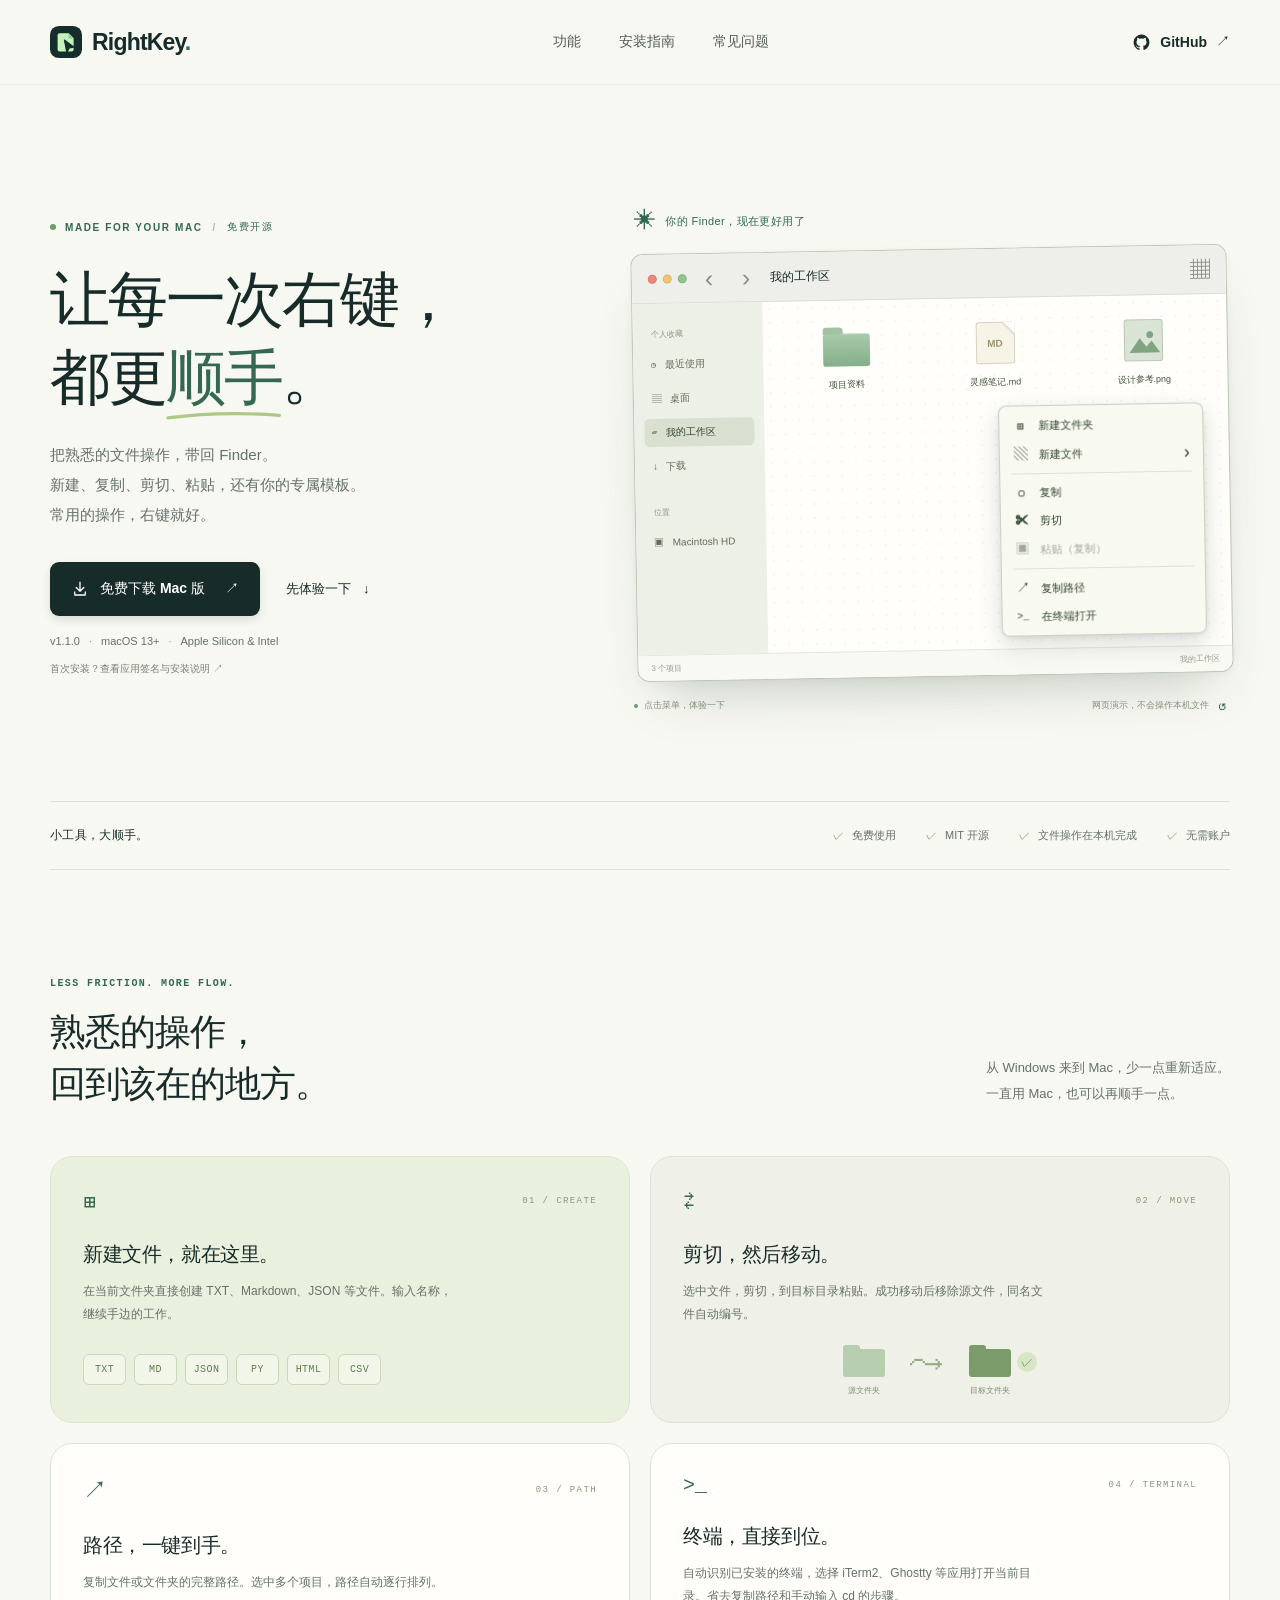
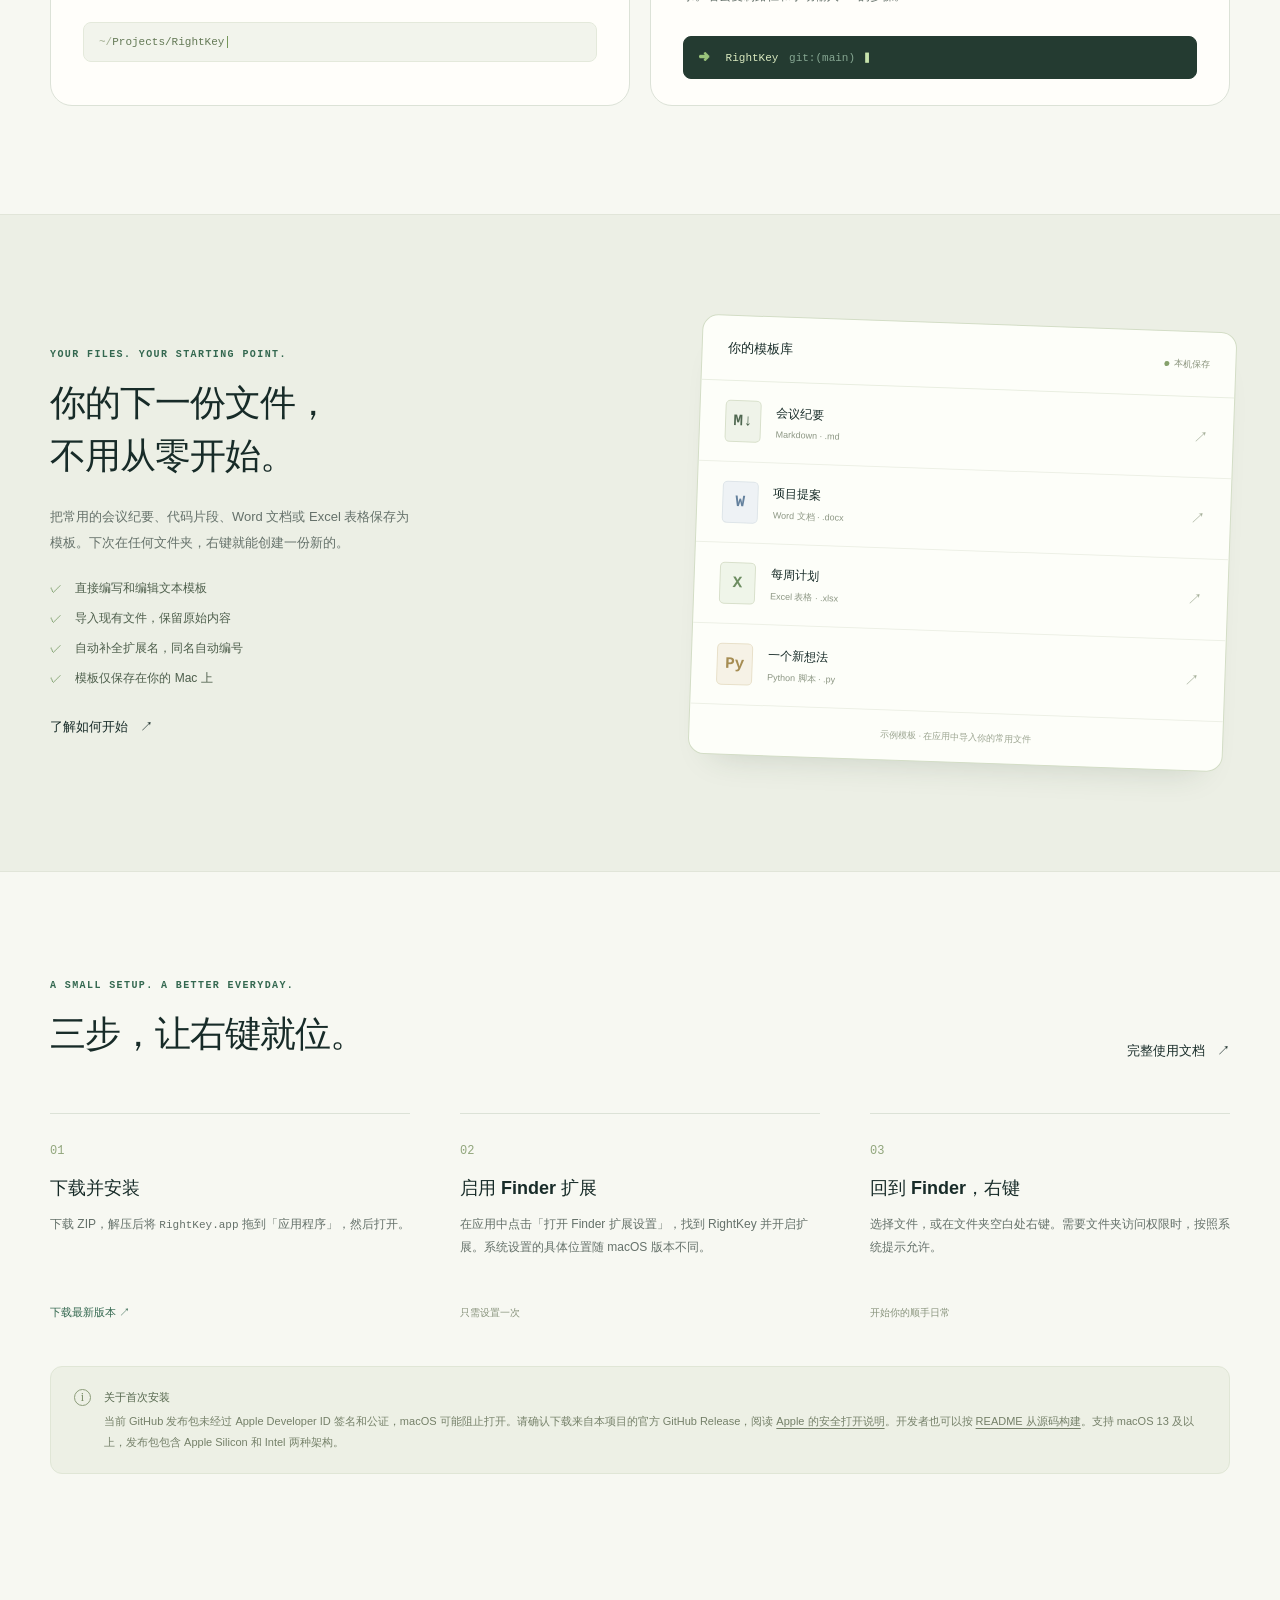
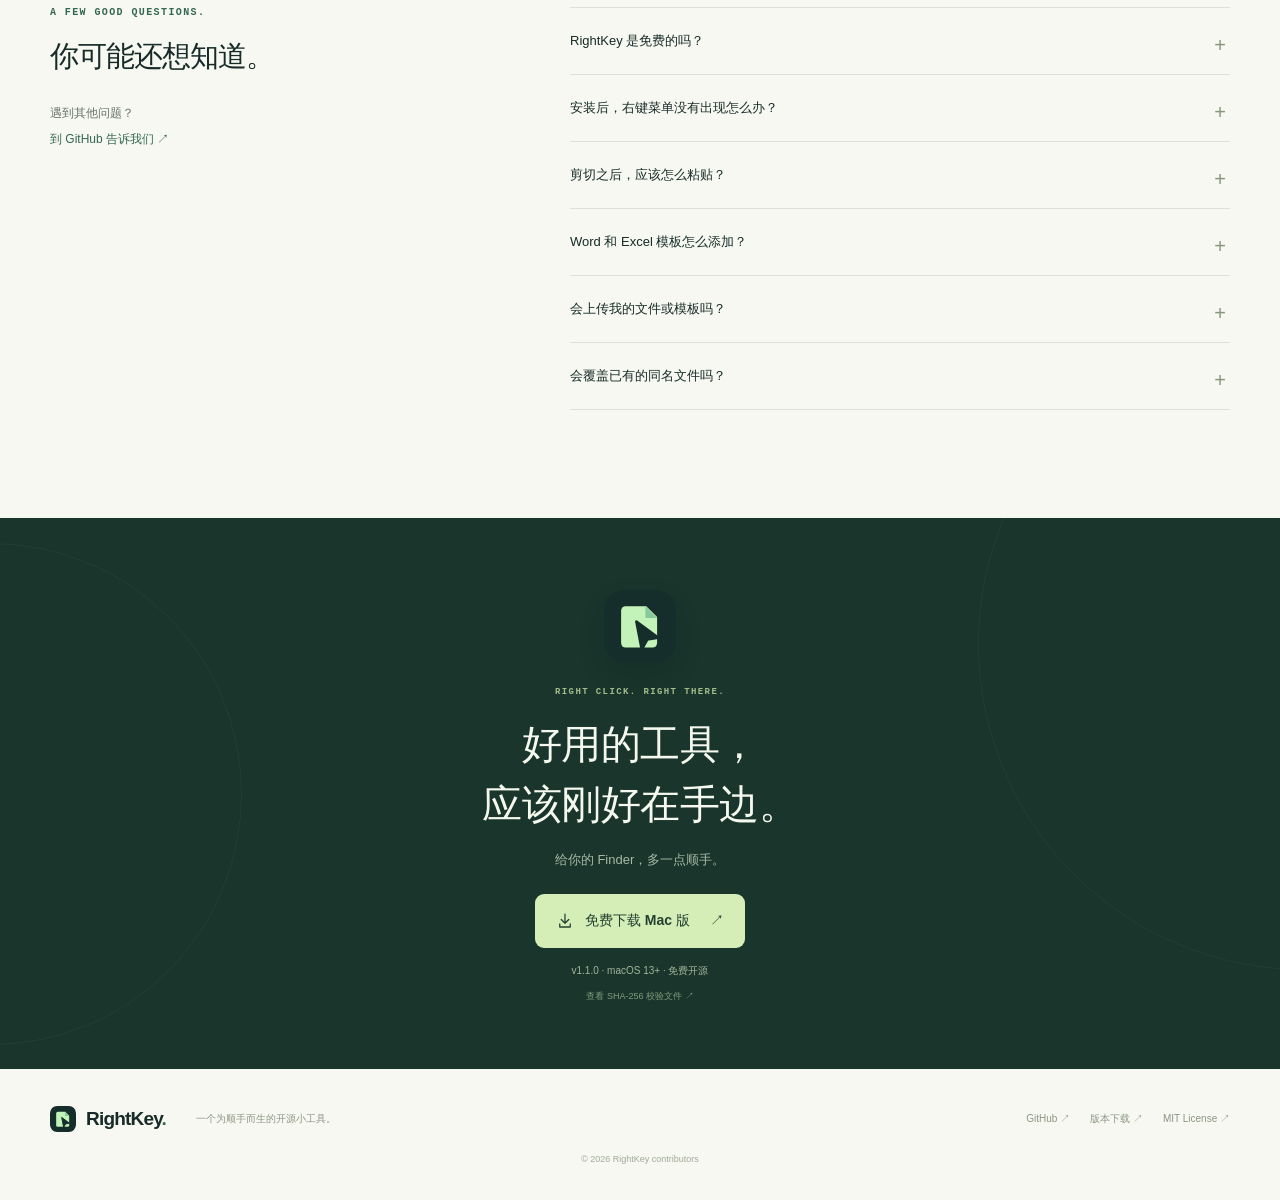
==== commit 6d4e17a6: "Add installed terminal selection to Finder context menu" ====
--- a/website/index.html
+++ b/website/index.html
@@ -88,7 +88,7 @@
             >
           </div>
           <p class="requirements">
-            <span data-version>v1.0.1</span><span>macOS 13+</span
+            <span data-version>v1.1.0</span><span>macOS 13+</span
             ><span>Apple Silicon &amp; Intel</span>
           </p>
           <a class="release-note" href="#compatibility"
@@ -269,7 +269,7 @@
             </div>
             <h3>终端，直接到位。</h3>
             <p>
-              在终端中打开当前目录。省去复制路径、切换窗口和手动输入 cd 的步骤。
+              自动识别已安装的终端，选择 iTerm2、Ghostty 等应用打开当前目录。省去复制路径和手动输入 cd 的步骤。
             </p>
             <div class="terminal-line">
               <span>➜</span> <span>RightKey</span> <i>git:(main)</i> <b>▍</b>
@@ -497,7 +497,7 @@
               <path d="M12 3v12m-5-5 5 5 5-5M5 16v4h14v-4" /></svg
             >免费下载 Mac 版<span aria-hidden="true">↗</span></a
           ><span class="download-detail"
-            ><span data-version>v1.0.1</span> · macOS 13+ · 免费开源</span
+            ><span data-version>v1.1.0</span> · macOS 13+ · 免费开源</span
           ><a
             class="checksum-link"
             data-checksum
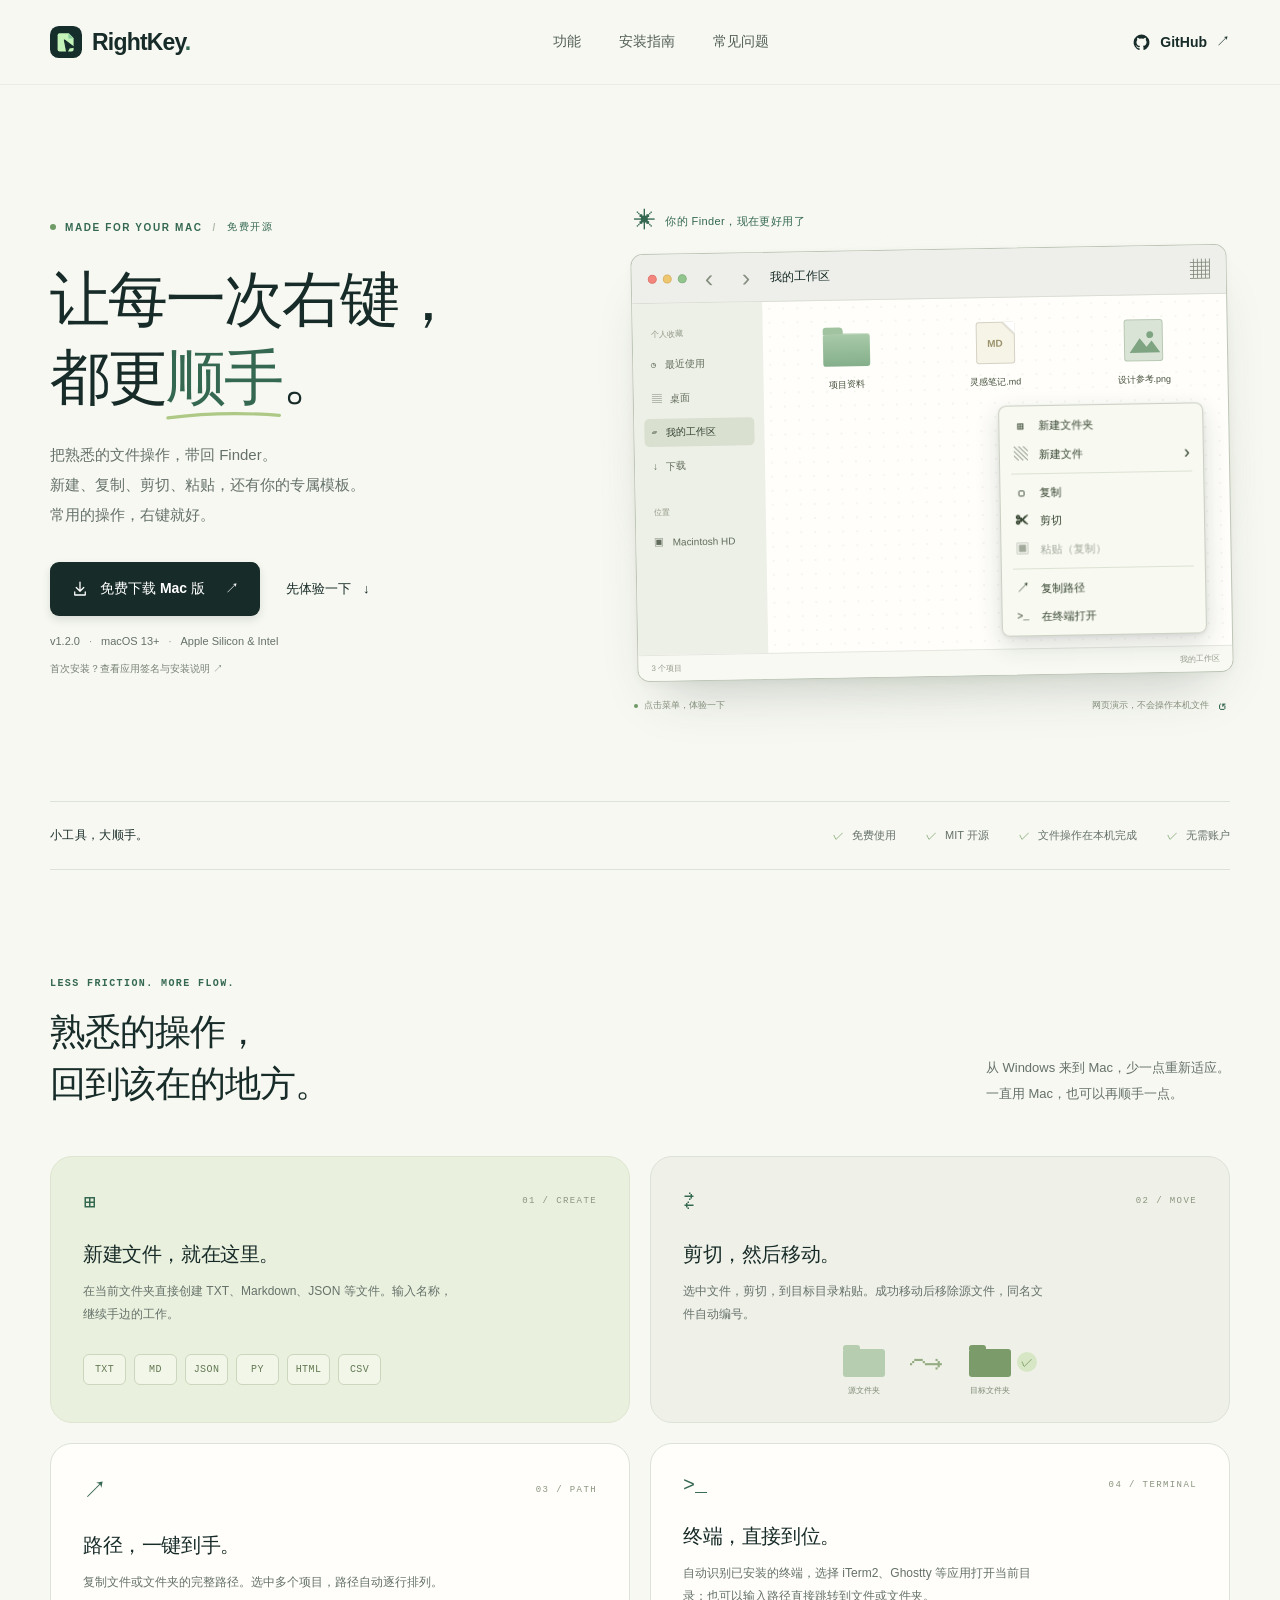
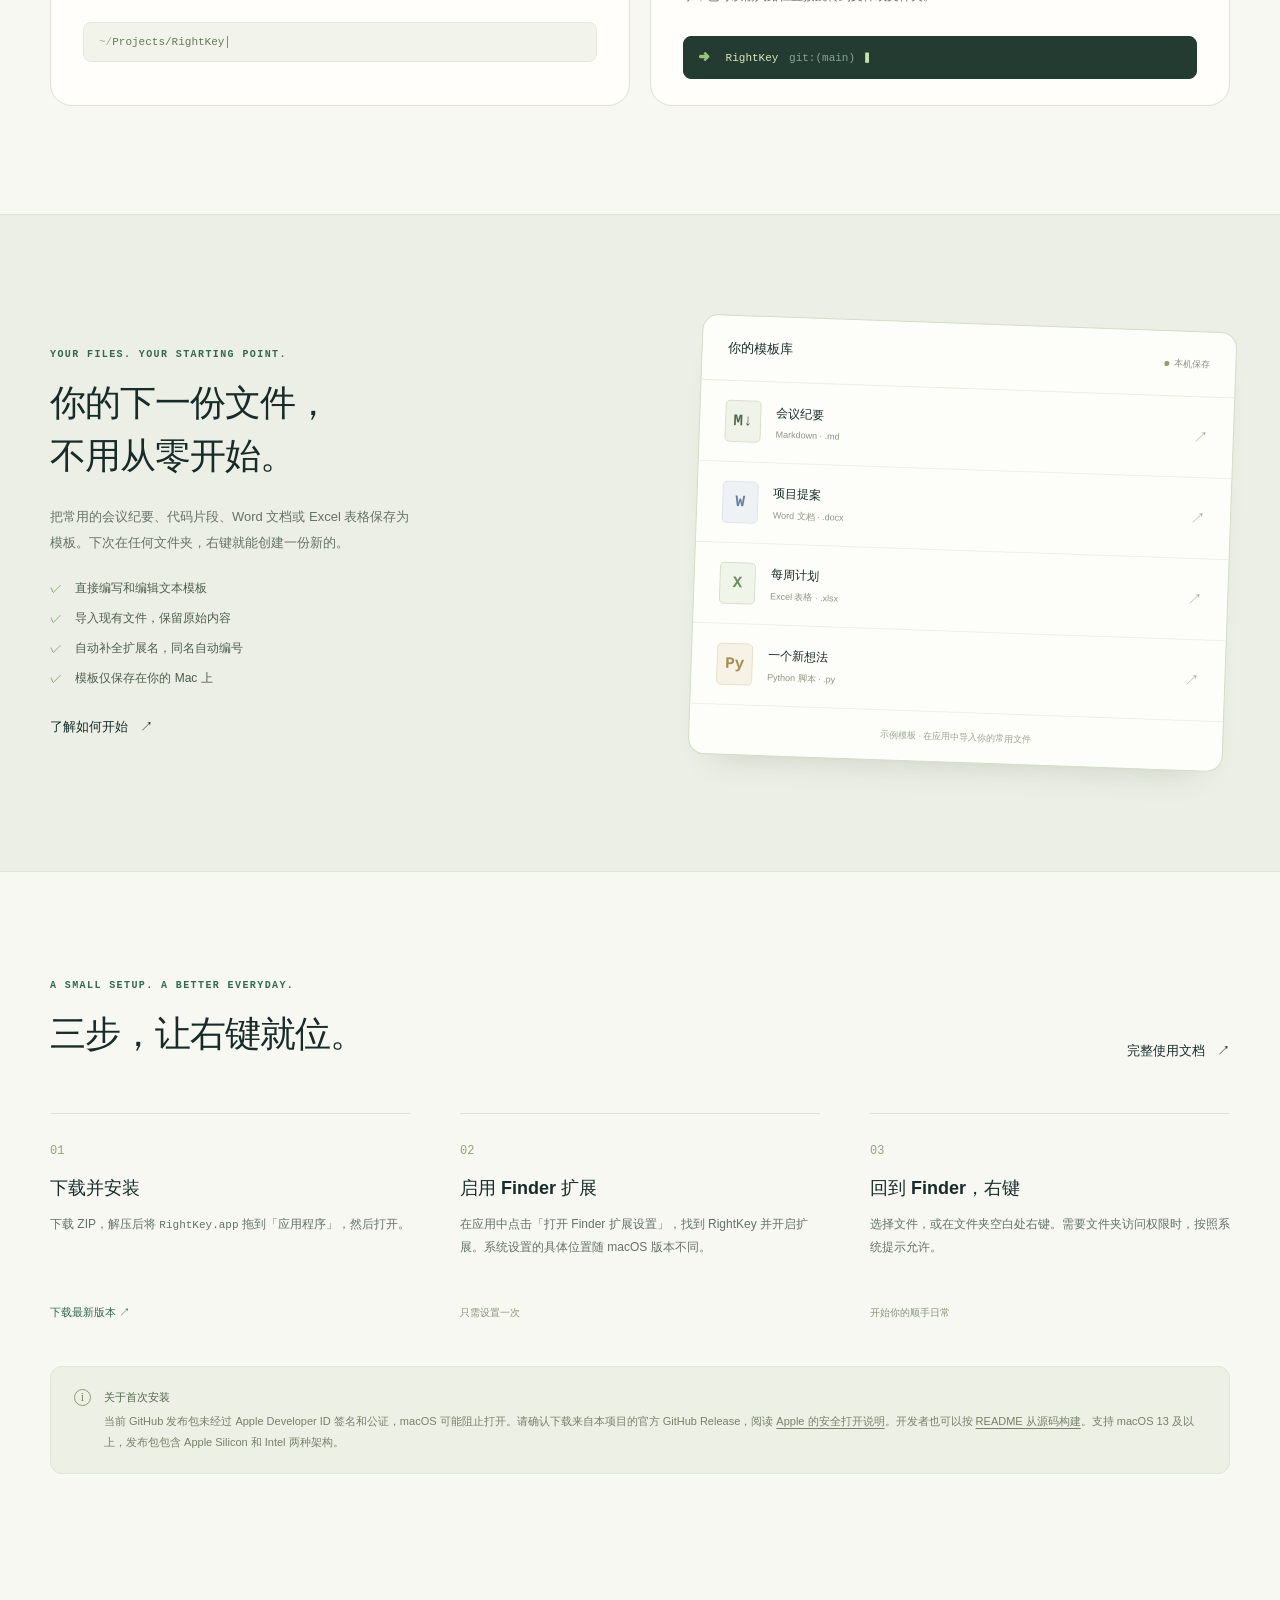
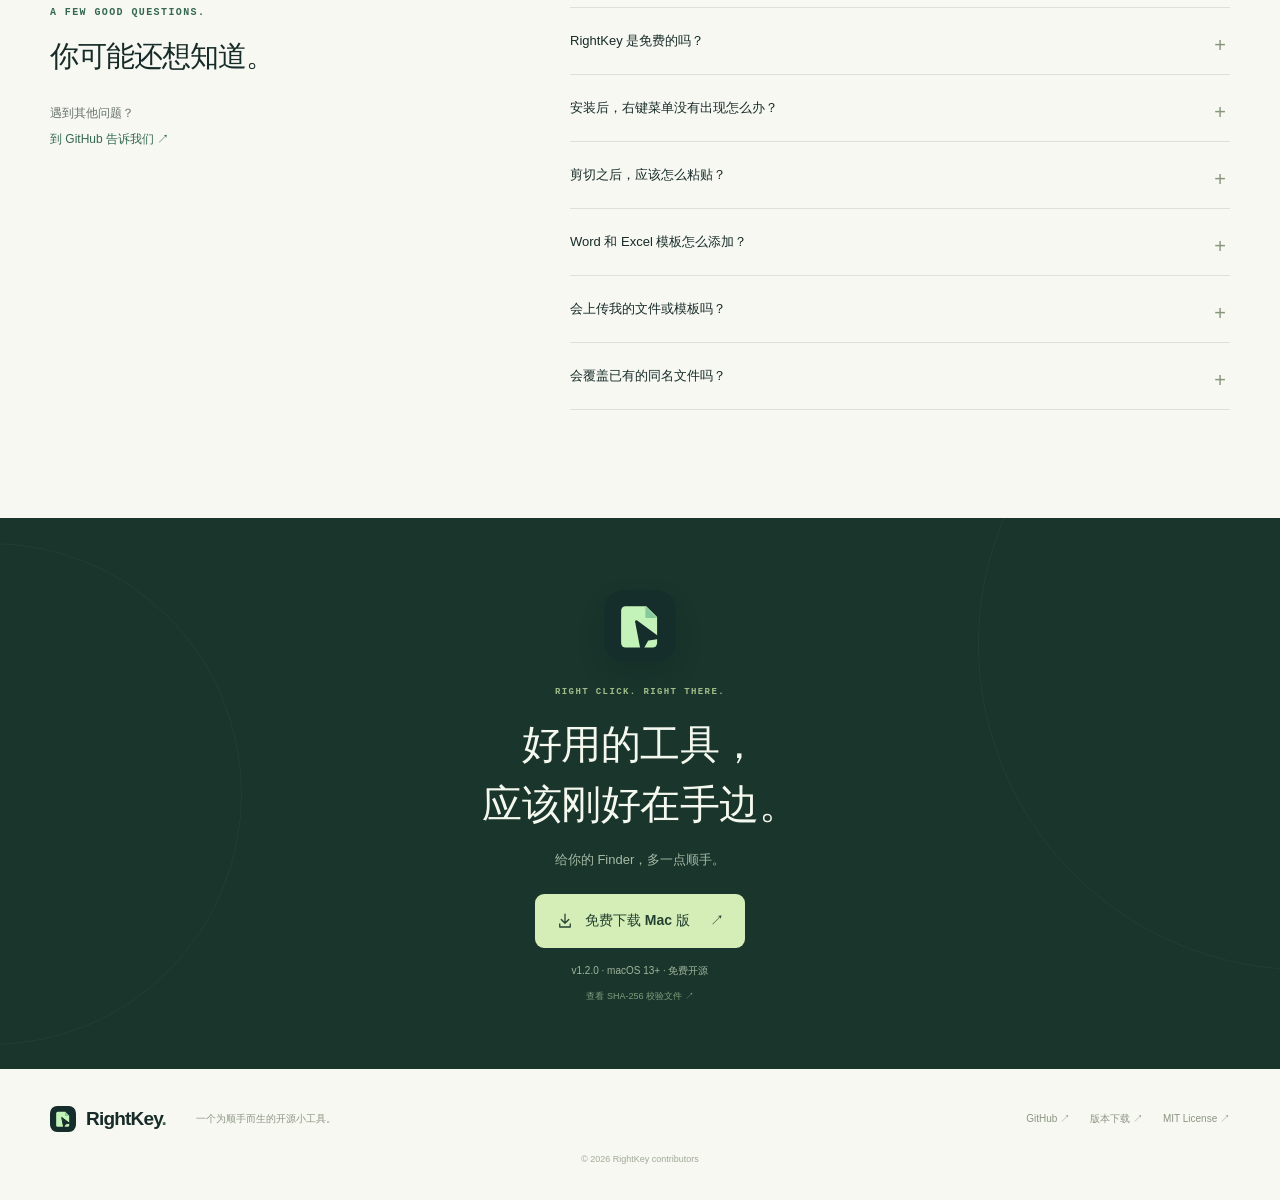
==== commit 46847660: "Add Finder path jump action" ====
--- a/website/index.html
+++ b/website/index.html
@@ -88,7 +88,7 @@
             >
           </div>
           <p class="requirements">
-            <span data-version>v1.1.0</span><span>macOS 13+</span
+            <span data-version>v1.2.0</span><span>macOS 13+</span
             ><span>Apple Silicon &amp; Intel</span>
           </p>
           <a class="release-note" href="#compatibility"
@@ -269,7 +269,7 @@
             </div>
             <h3>终端，直接到位。</h3>
             <p>
-              自动识别已安装的终端，选择 iTerm2、Ghostty 等应用打开当前目录。省去复制路径和手动输入 cd 的步骤。
+              自动识别已安装的终端，选择 iTerm2、Ghostty 等应用打开当前目录；也可以输入路径直接跳转到文件或文件夹。
             </p>
             <div class="terminal-line">
               <span>➜</span> <span>RightKey</span> <i>git:(main)</i> <b>▍</b>
@@ -497,7 +497,7 @@
               <path d="M12 3v12m-5-5 5 5 5-5M5 16v4h14v-4" /></svg
             >免费下载 Mac 版<span aria-hidden="true">↗</span></a
           ><span class="download-detail"
-            ><span data-version>v1.1.0</span> · macOS 13+ · 免费开源</span
+            ><span data-version>v1.2.0</span> · macOS 13+ · 免费开源</span
           ><a
             class="checksum-link"
             data-checksum
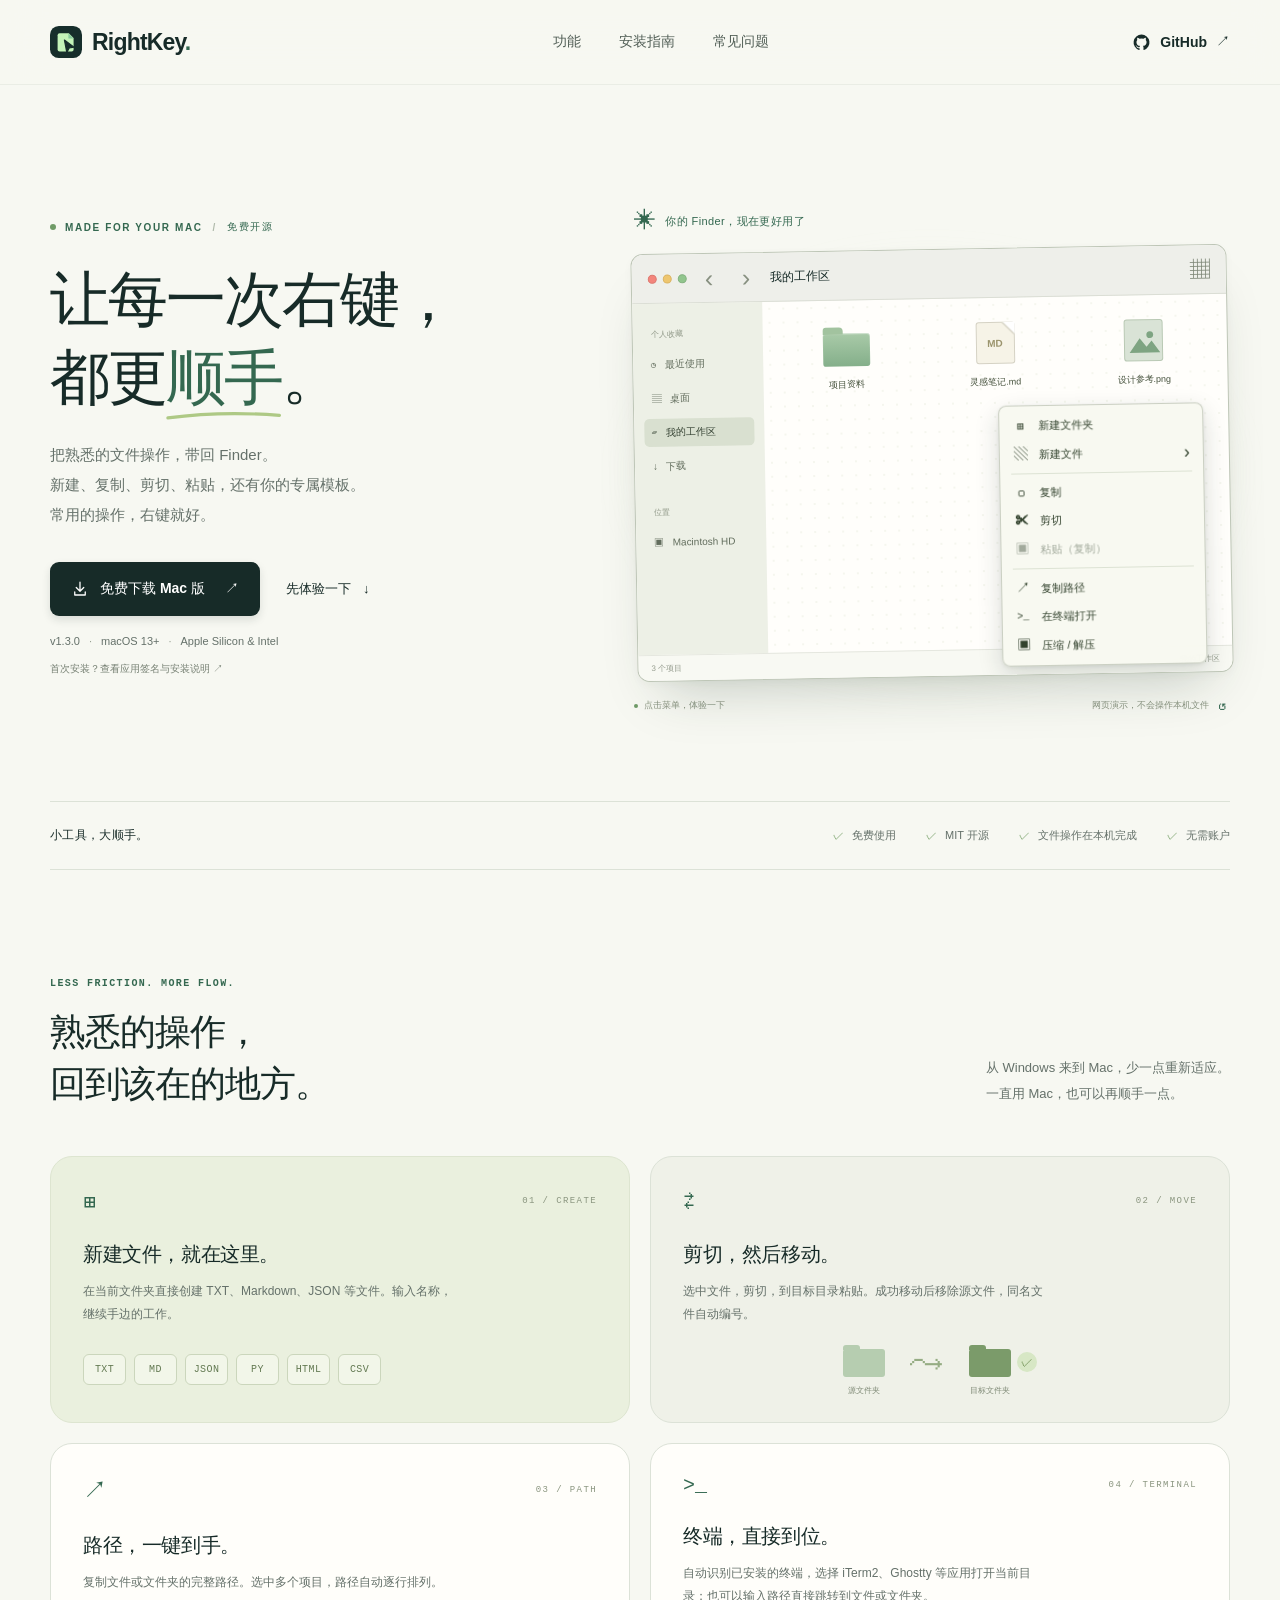
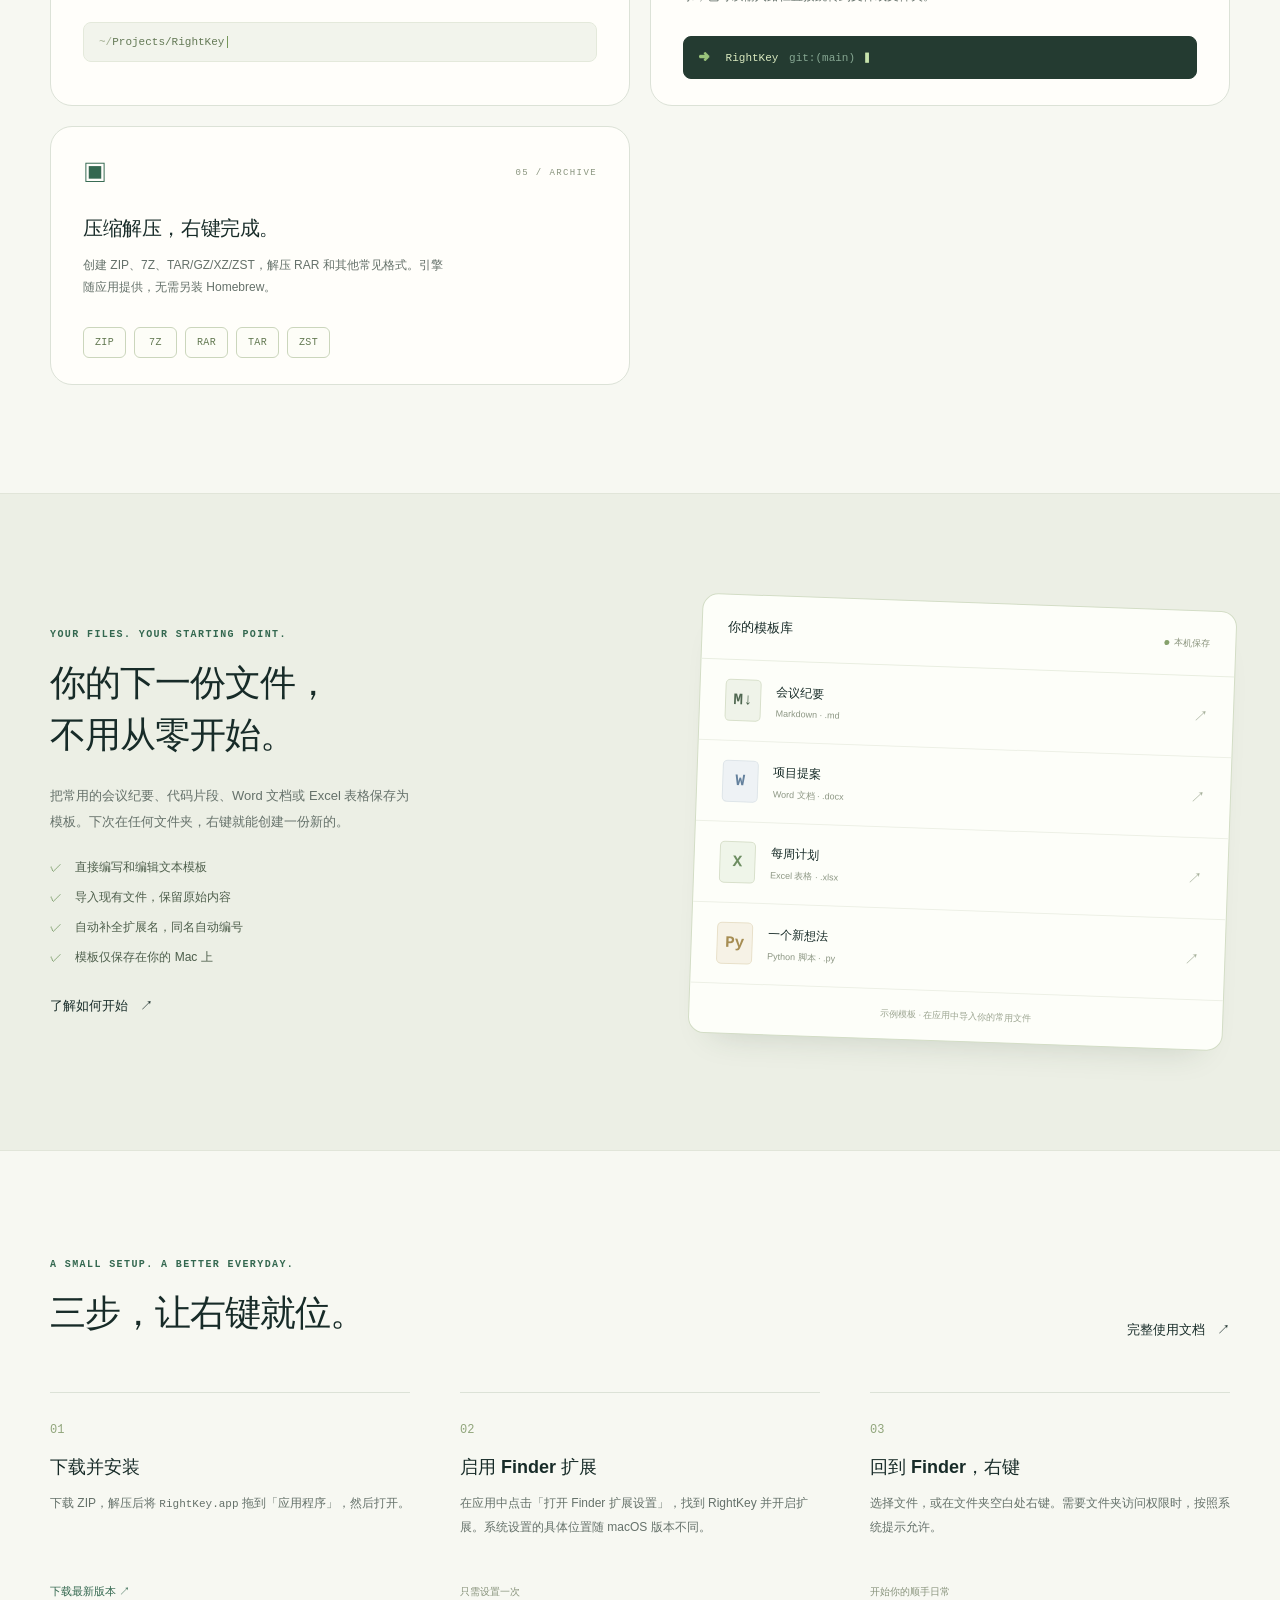
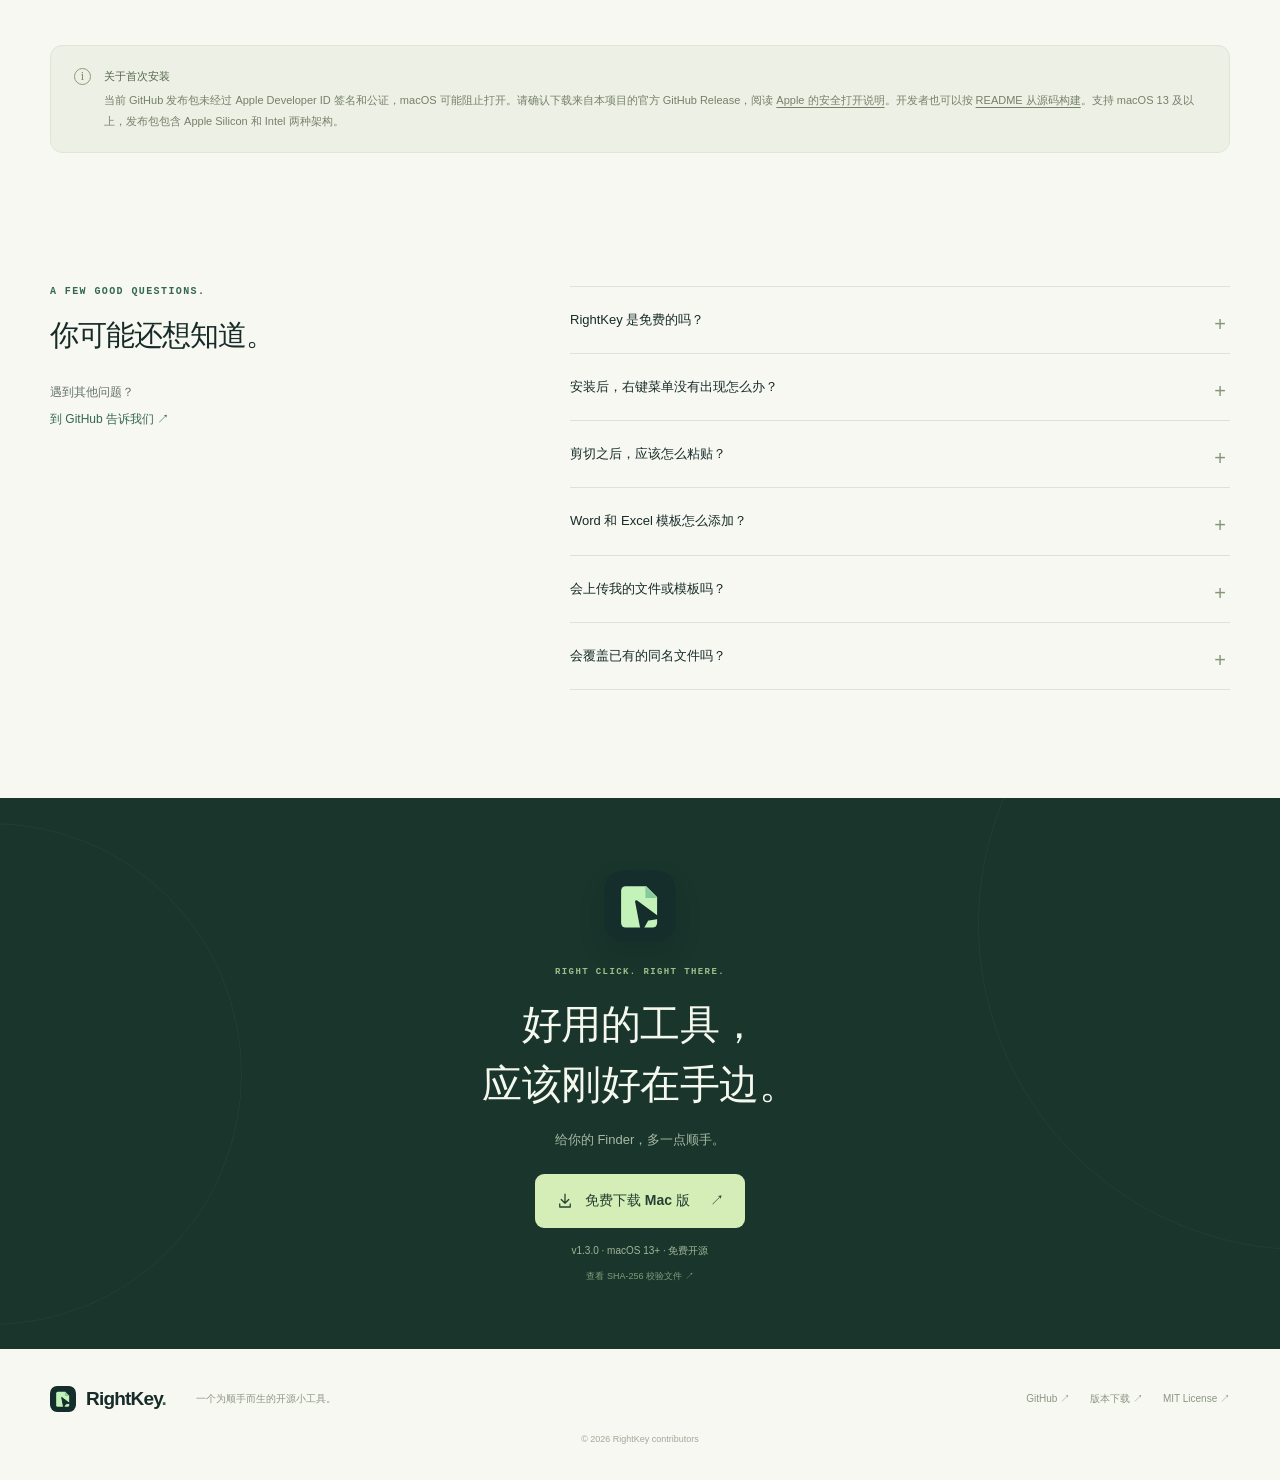
==== commit f80303f3: "Add Finder archive creation and extraction" ====
--- a/website/index.html
+++ b/website/index.html
@@ -7,7 +7,7 @@
     <title>RightKey — 让 Mac 的每一次右键，都更顺手</title>
     <meta
       name="description"
-      content="RightKey 是免费开源的 macOS Finder 右键菜单扩展。新建文件、模板、复制、剪切、粘贴、复制路径、终端打开，让文件操作更顺手。支持 Apple Silicon 和 Intel Mac。"
+      content="RightKey 是免费开源的 macOS Finder 右键菜单扩展。新建文件、模板、复制、剪切、粘贴、压缩解压、复制路径、终端打开，让文件操作更顺手。支持 Apple Silicon 和 Intel Mac。"
     />
     <link rel="canonical" href="https://rightkey.bot.cd/" />
     <meta property="og:type" content="website" />
@@ -88,7 +88,7 @@
             >
           </div>
           <p class="requirements">
-            <span data-version>v1.2.0</span><span>macOS 13+</span
+            <span data-version>v1.3.0</span><span>macOS 13+</span
             ><span>Apple Silicon &amp; Intel</span>
           </p>
           <a class="release-note" href="#compatibility"
@@ -161,6 +161,9 @@
                     <span class="menu-icon terminal-symbol">&gt;_</span
                     >在终端打开
                   </button>
+                  <button type="button" data-demo="archive">
+                    <span class="menu-icon">▣</span>压缩 / 解压
+                  </button>
                 </div>
                 <div class="template-menu" id="template-menu" hidden>
                   <button type="button" data-demo-file="txt">TXT 文本</button
@@ -273,6 +276,20 @@
             </p>
             <div class="terminal-line">
               <span>➜</span> <span>RightKey</span> <i>git:(main)</i> <b>▍</b>
+            </div>
+          </article>
+          <article class="feature-card feature-archive">
+            <div class="card-top">
+              <span class="card-icon">▣</span
+              ><span class="card-number">05 / ARCHIVE</span>
+            </div>
+            <h3>压缩解压，右键完成。</h3>
+            <p>
+              创建 ZIP、7Z、TAR/GZ/XZ/ZST，解压 RAR 和其他常见格式。引擎随应用提供，无需另装 Homebrew。
+            </p>
+            <div class="file-chips" aria-label="归档格式">
+              <span>ZIP</span><span>7Z</span><span>RAR</span><span>TAR</span
+              ><span>ZST</span>
             </div>
           </article>
         </div>
@@ -497,7 +514,7 @@
               <path d="M12 3v12m-5-5 5 5 5-5M5 16v4h14v-4" /></svg
             >免费下载 Mac 版<span aria-hidden="true">↗</span></a
           ><span class="download-detail"
-            ><span data-version>v1.2.0</span> · macOS 13+ · 免费开源</span
+            ><span data-version>v1.3.0</span> · macOS 13+ · 免费开源</span
           ><a
             class="checksum-link"
             data-checksum
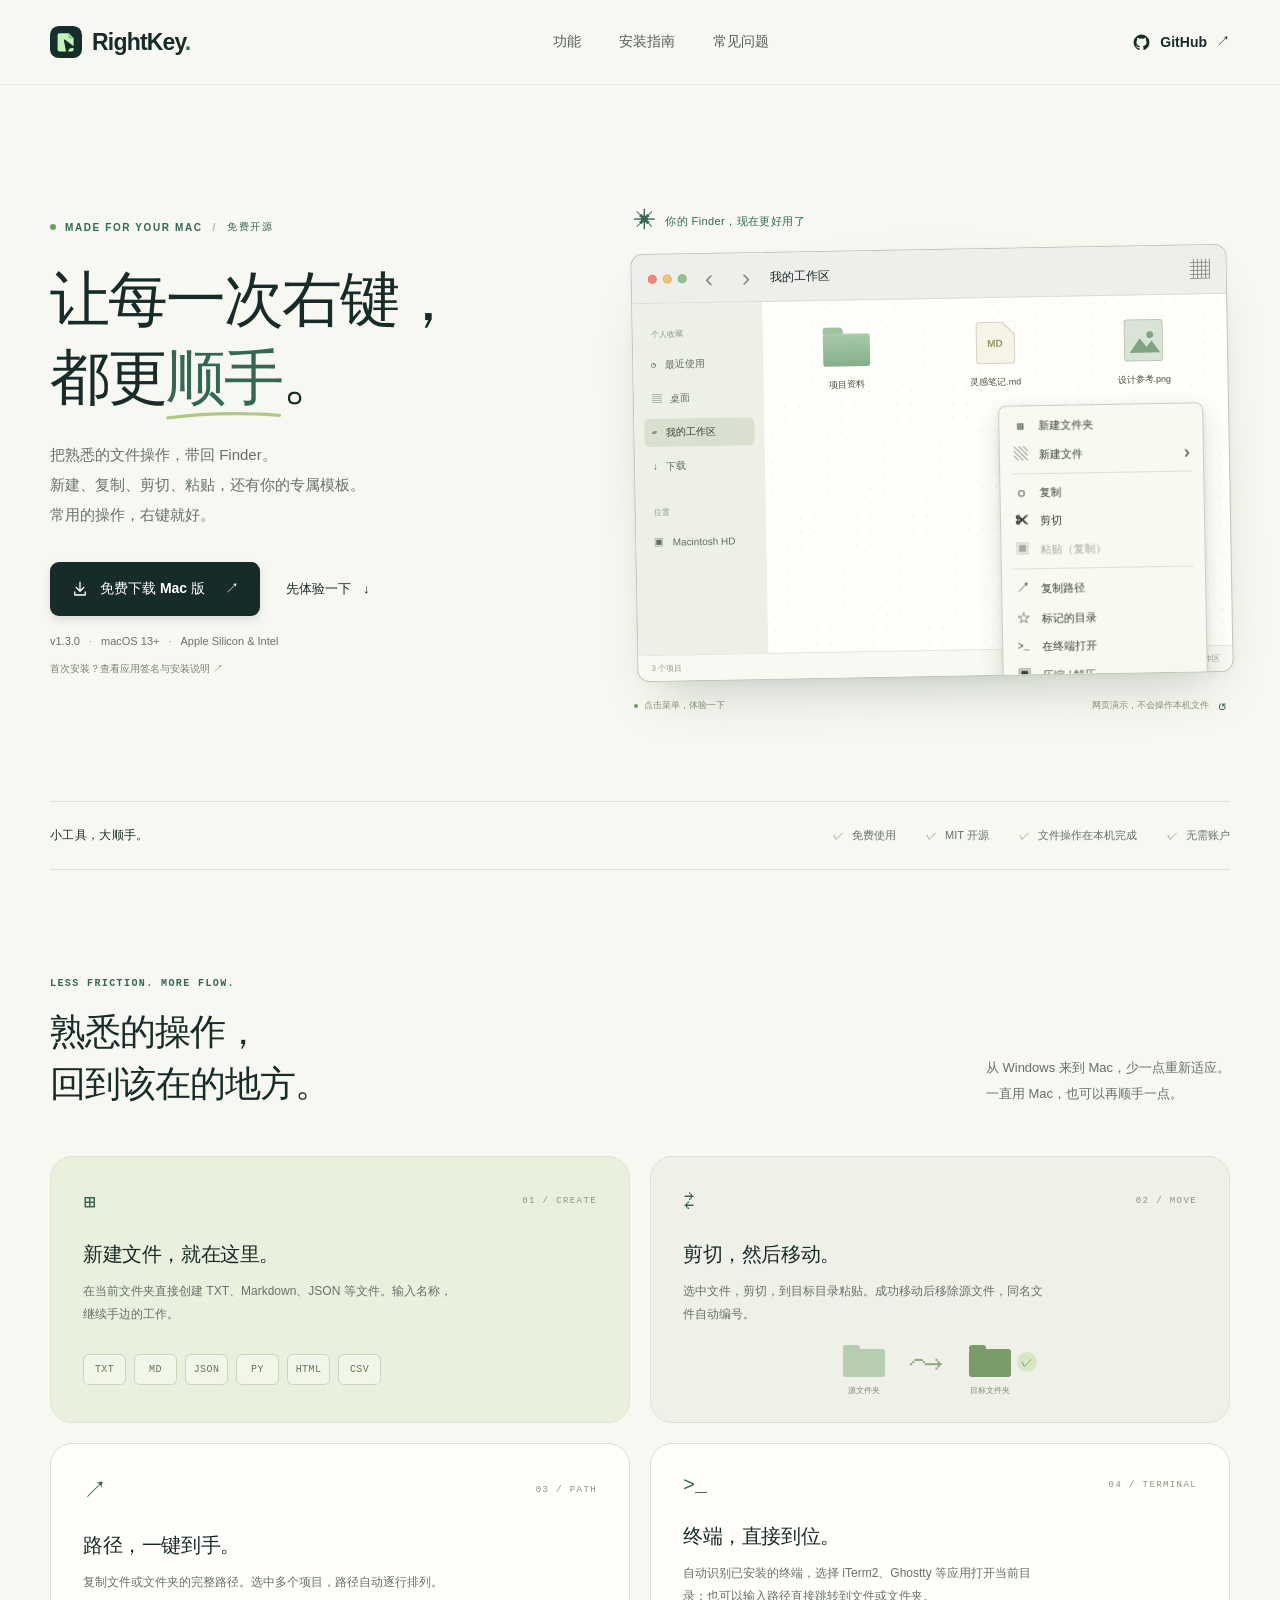
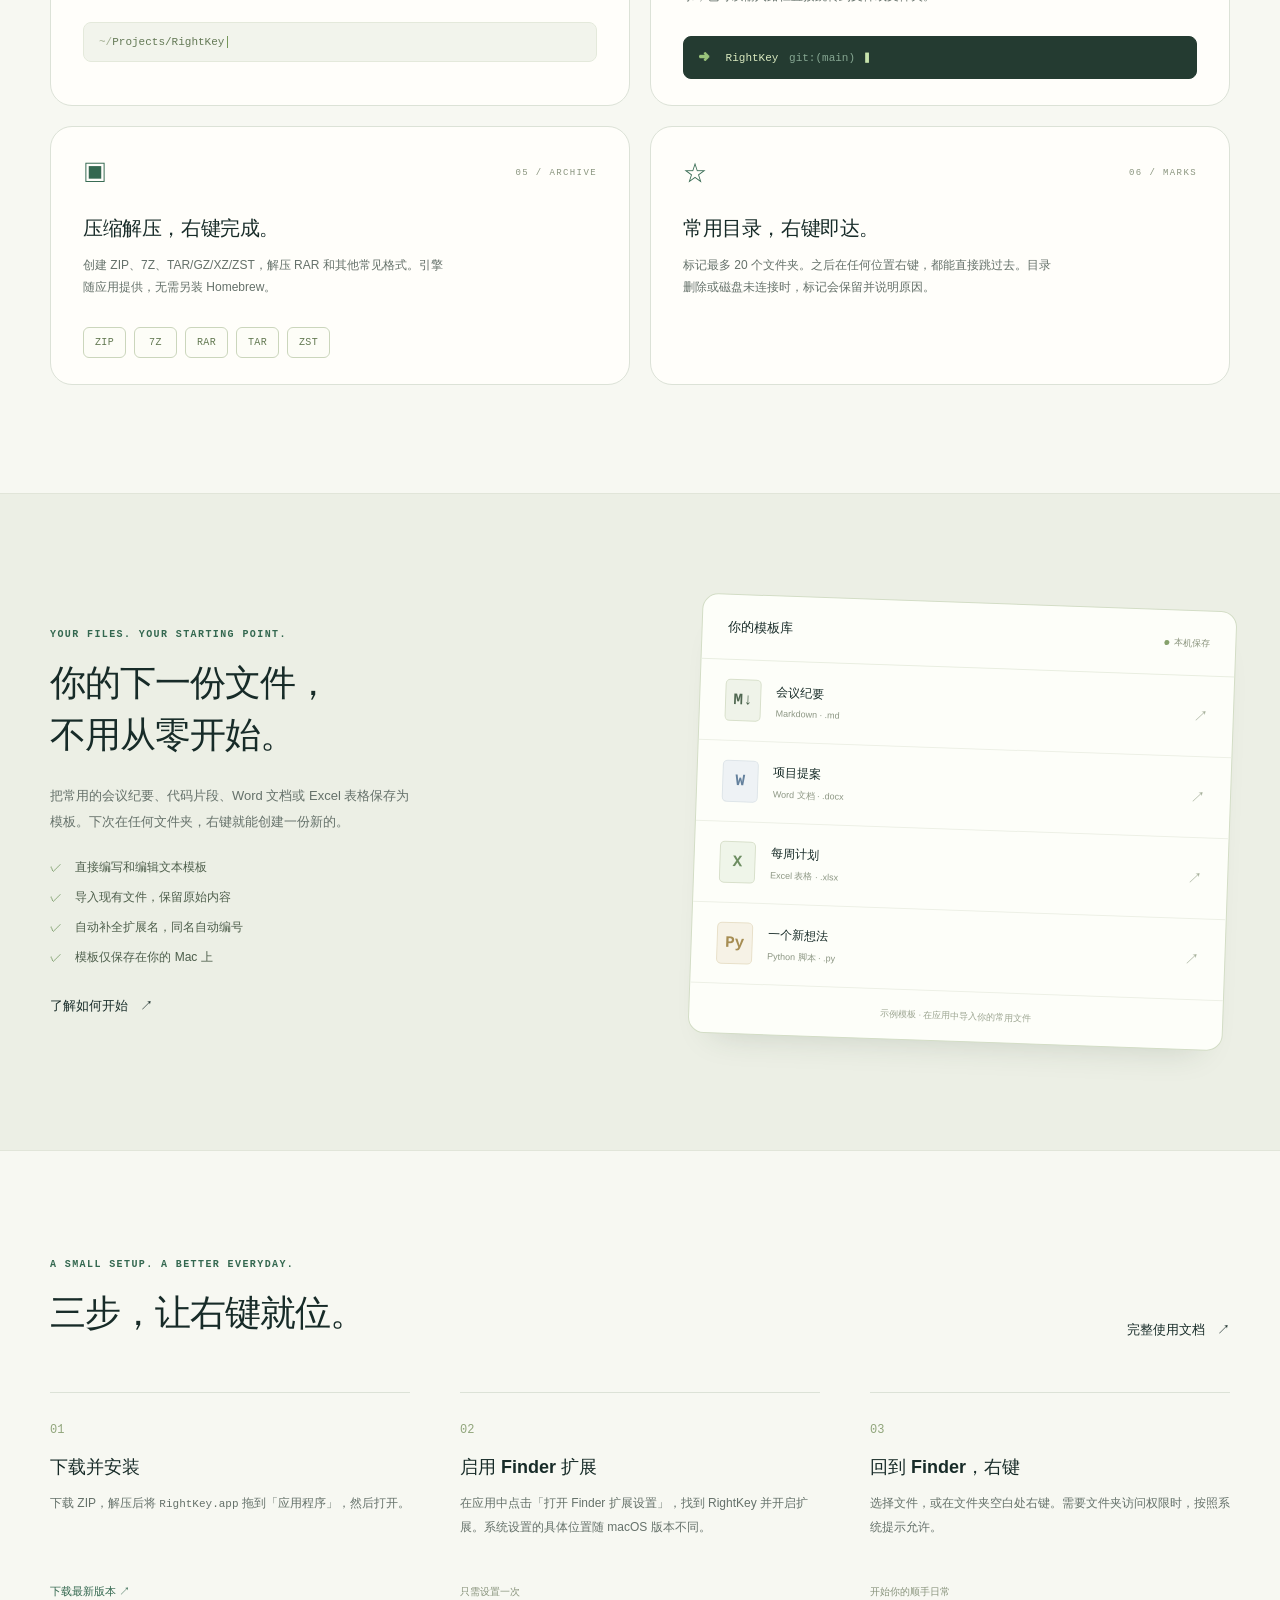
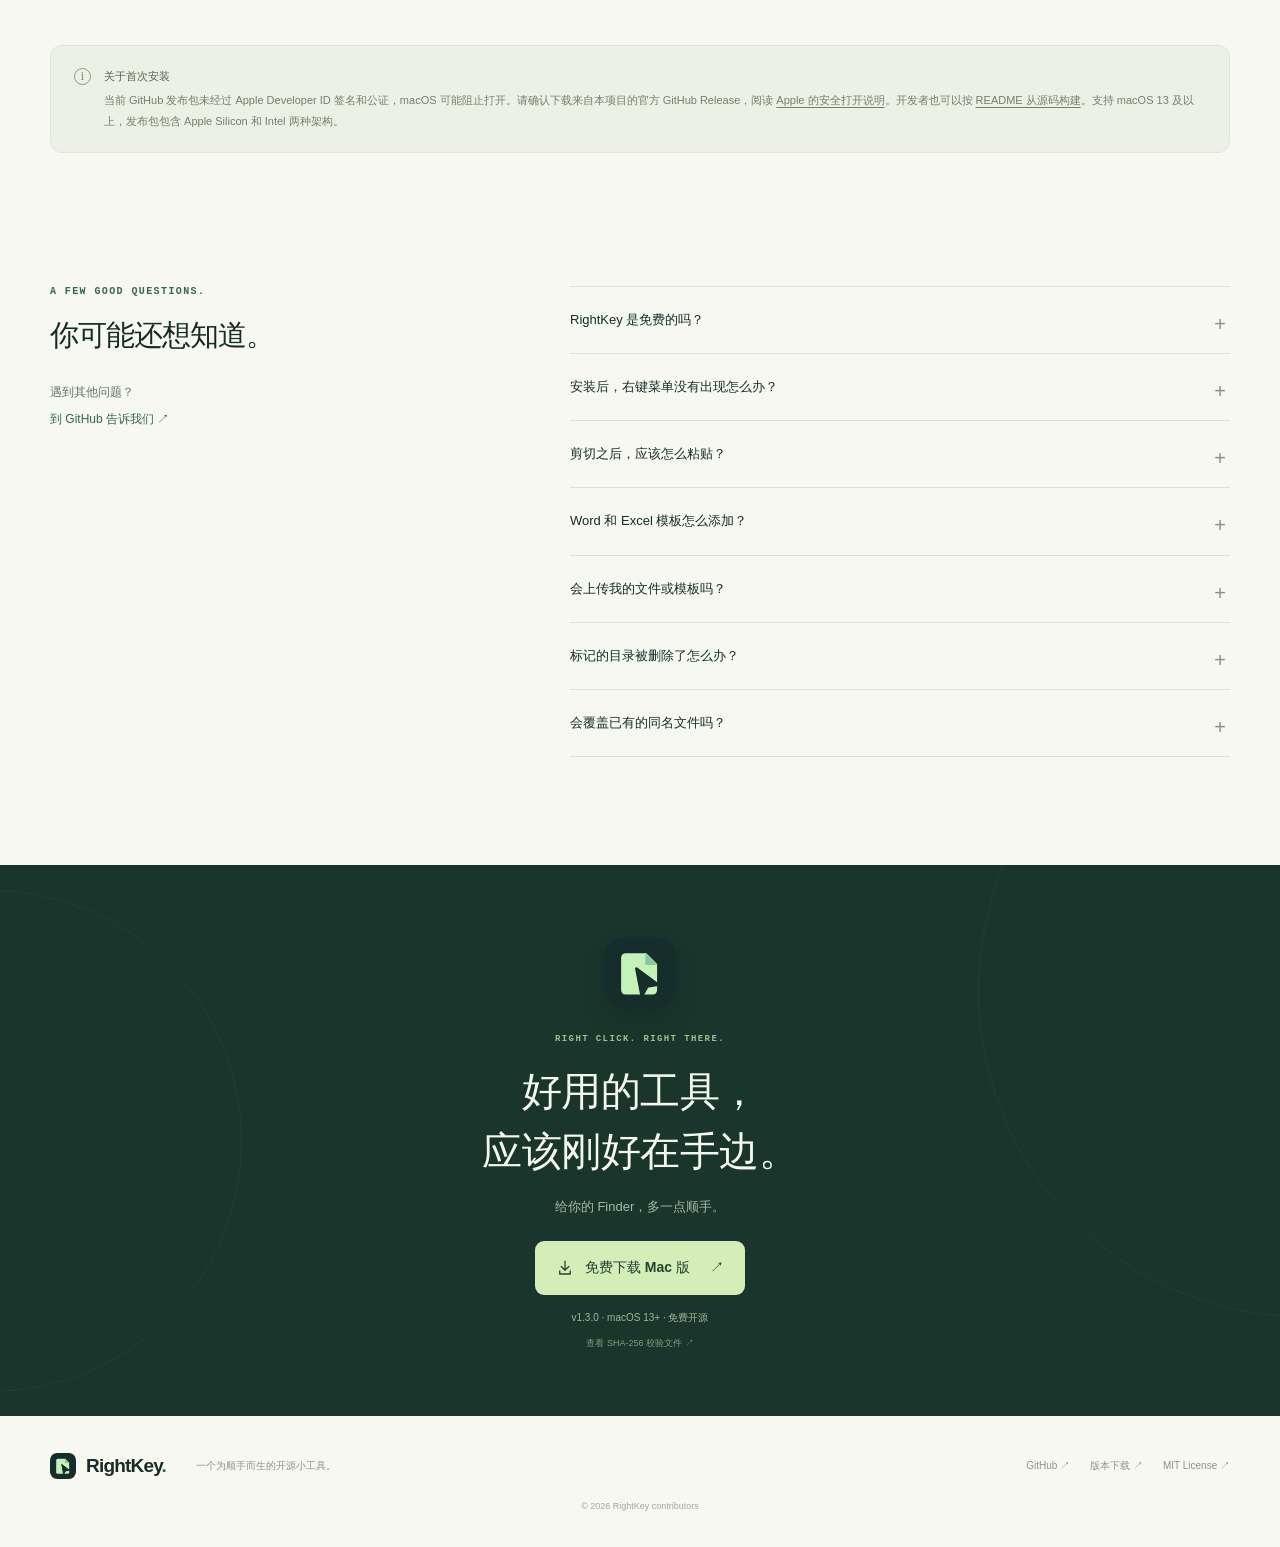
==== commit bace5a1c: "Add Finder directory marks" ====
--- a/website/index.html
+++ b/website/index.html
@@ -7,7 +7,7 @@
     <title>RightKey — 让 Mac 的每一次右键，都更顺手</title>
     <meta
       name="description"
-      content="RightKey 是免费开源的 macOS Finder 右键菜单扩展。新建文件、模板、复制、剪切、粘贴、压缩解压、复制路径、终端打开，让文件操作更顺手。支持 Apple Silicon 和 Intel Mac。"
+      content="RightKey 是免费开源的 macOS Finder 右键菜单扩展。新建文件、模板、复制、剪切、粘贴、压缩解压、复制路径、目录标记、终端打开，让文件操作更顺手。支持 Apple Silicon 和 Intel Mac。"
     />
     <link rel="canonical" href="https://rightkey.bot.cd/" />
     <meta property="og:type" content="website" />
@@ -157,6 +157,8 @@
                   <hr />
                   <button type="button" data-demo="path">
                     <span class="menu-icon">↗</span>复制路径</button
+                  ><button type="button" data-demo="marks">
+                    <span class="menu-icon">☆</span>标记的目录</button
                   ><button type="button" data-demo="terminal">
                     <span class="menu-icon terminal-symbol">&gt;_</span
                     >在终端打开
@@ -292,6 +294,16 @@
               ><span>ZST</span>
             </div>
           </article>
+          <article class="feature-card">
+            <div class="card-top">
+              <span class="card-icon">☆</span
+              ><span class="card-number">06 / MARKS</span>
+            </div>
+            <h3>常用目录，右键即达。</h3>
+            <p>
+              标记最多 20 个文件夹。之后在任何位置右键，都能直接跳过去。目录删除或磁盘未连接时，标记会保留并说明原因。
+            </p>
+          </article>
         </div>
       </section>
       <section
@@ -483,6 +495,12 @@
               的文件操作与模板存储都在本机完成，无需注册账户。自定义模板保存在
               ~/Library/Application
               Support/RightKey/Templates.json，不会包含在应用发布包中。
+            </p>
+          </details>
+          <details>
+            <summary>标记的目录被删除了怎么办？</summary>
+            <p>
+              标记不会自动消失。点击时如果原来的位置已经不存在，可以选择保留或移除。外置磁盘没有连接时不算删除，标记会留着。标记认的是原来的路径，不会按同名目录另找一个。
             </p>
           </details>
           <details>
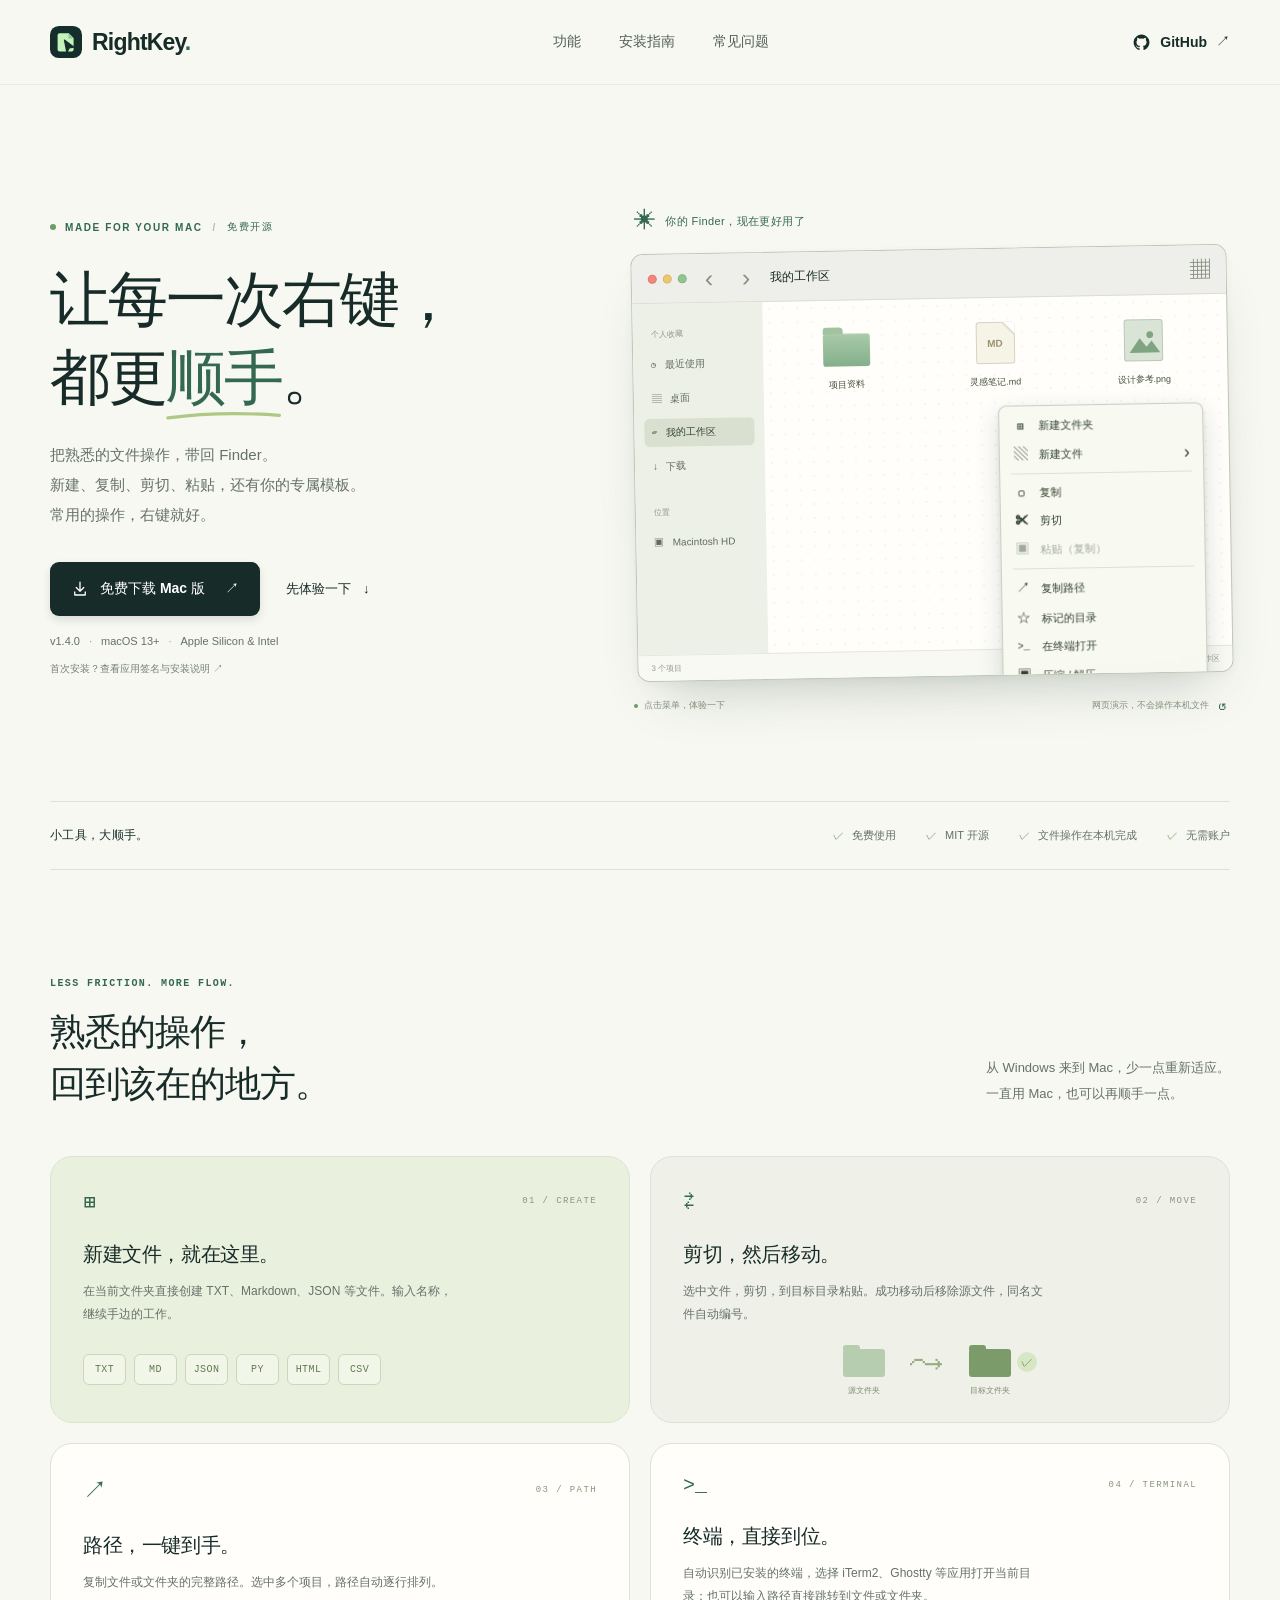
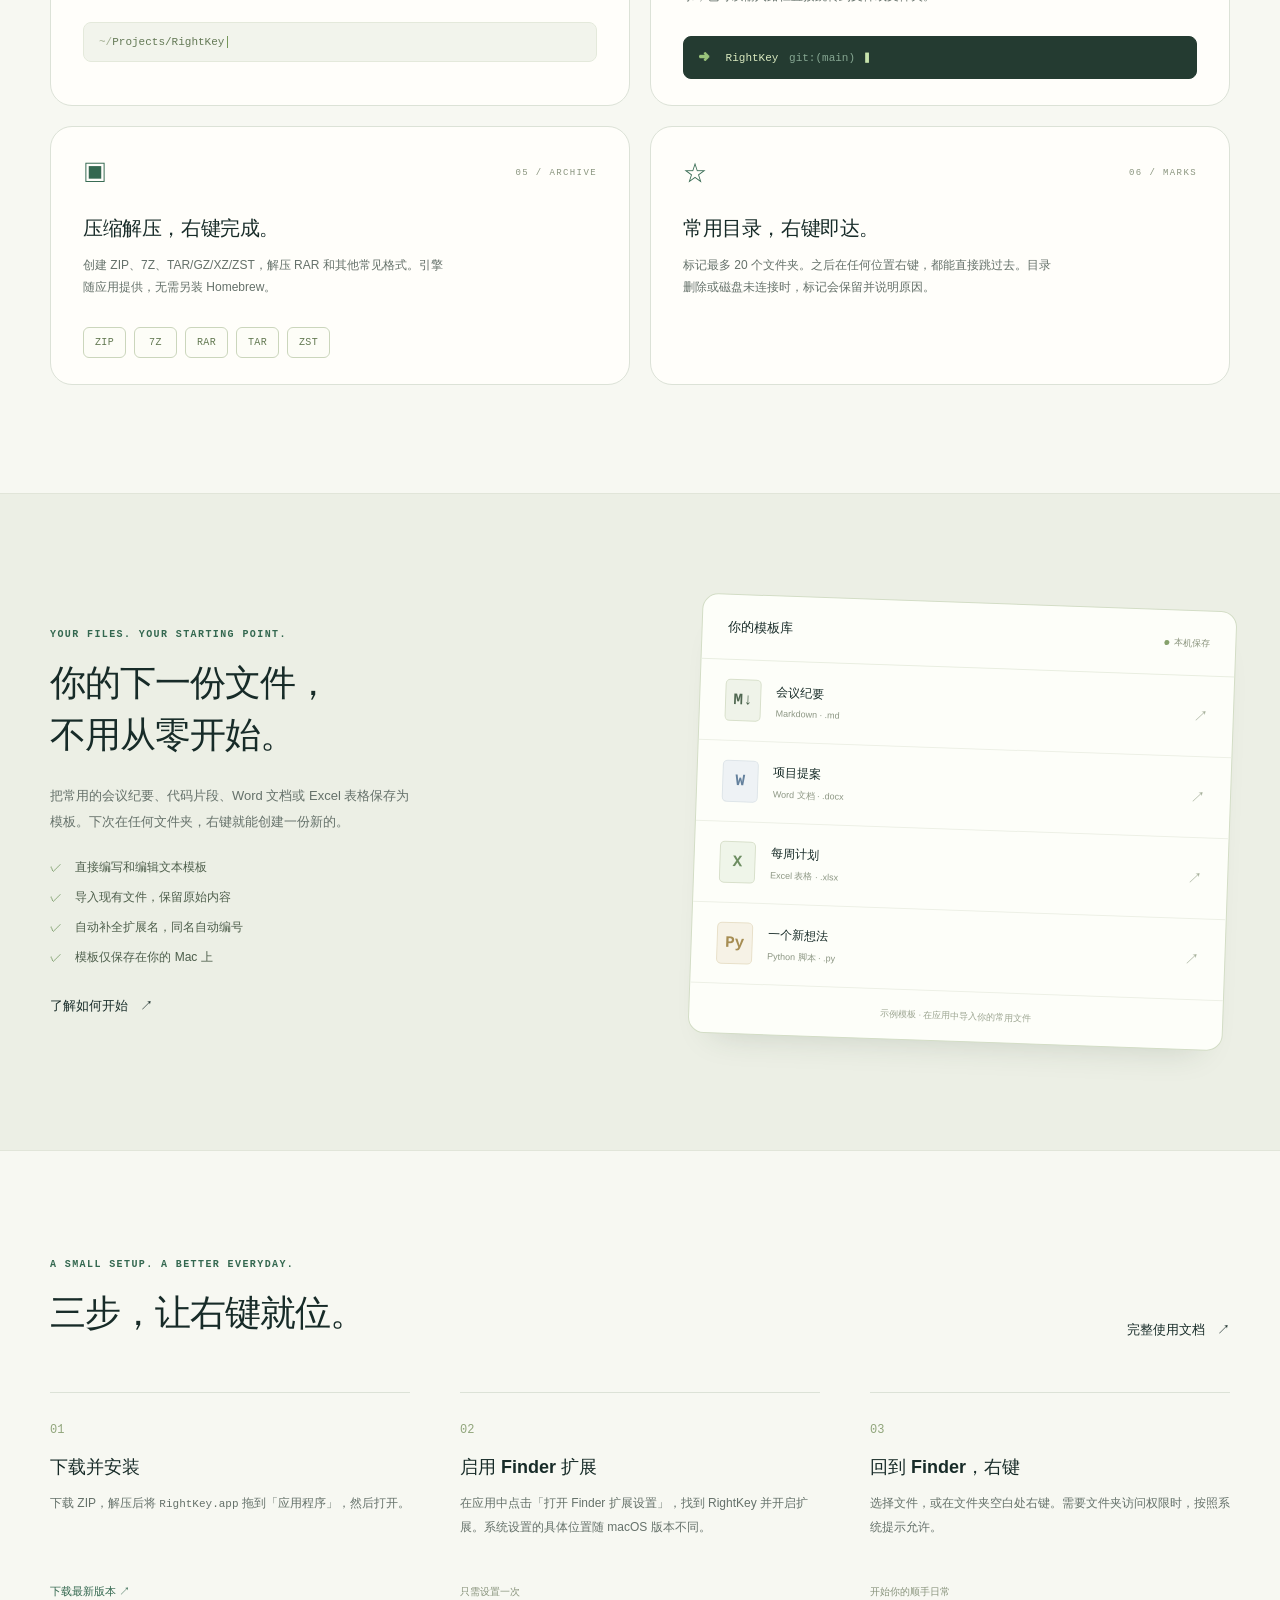
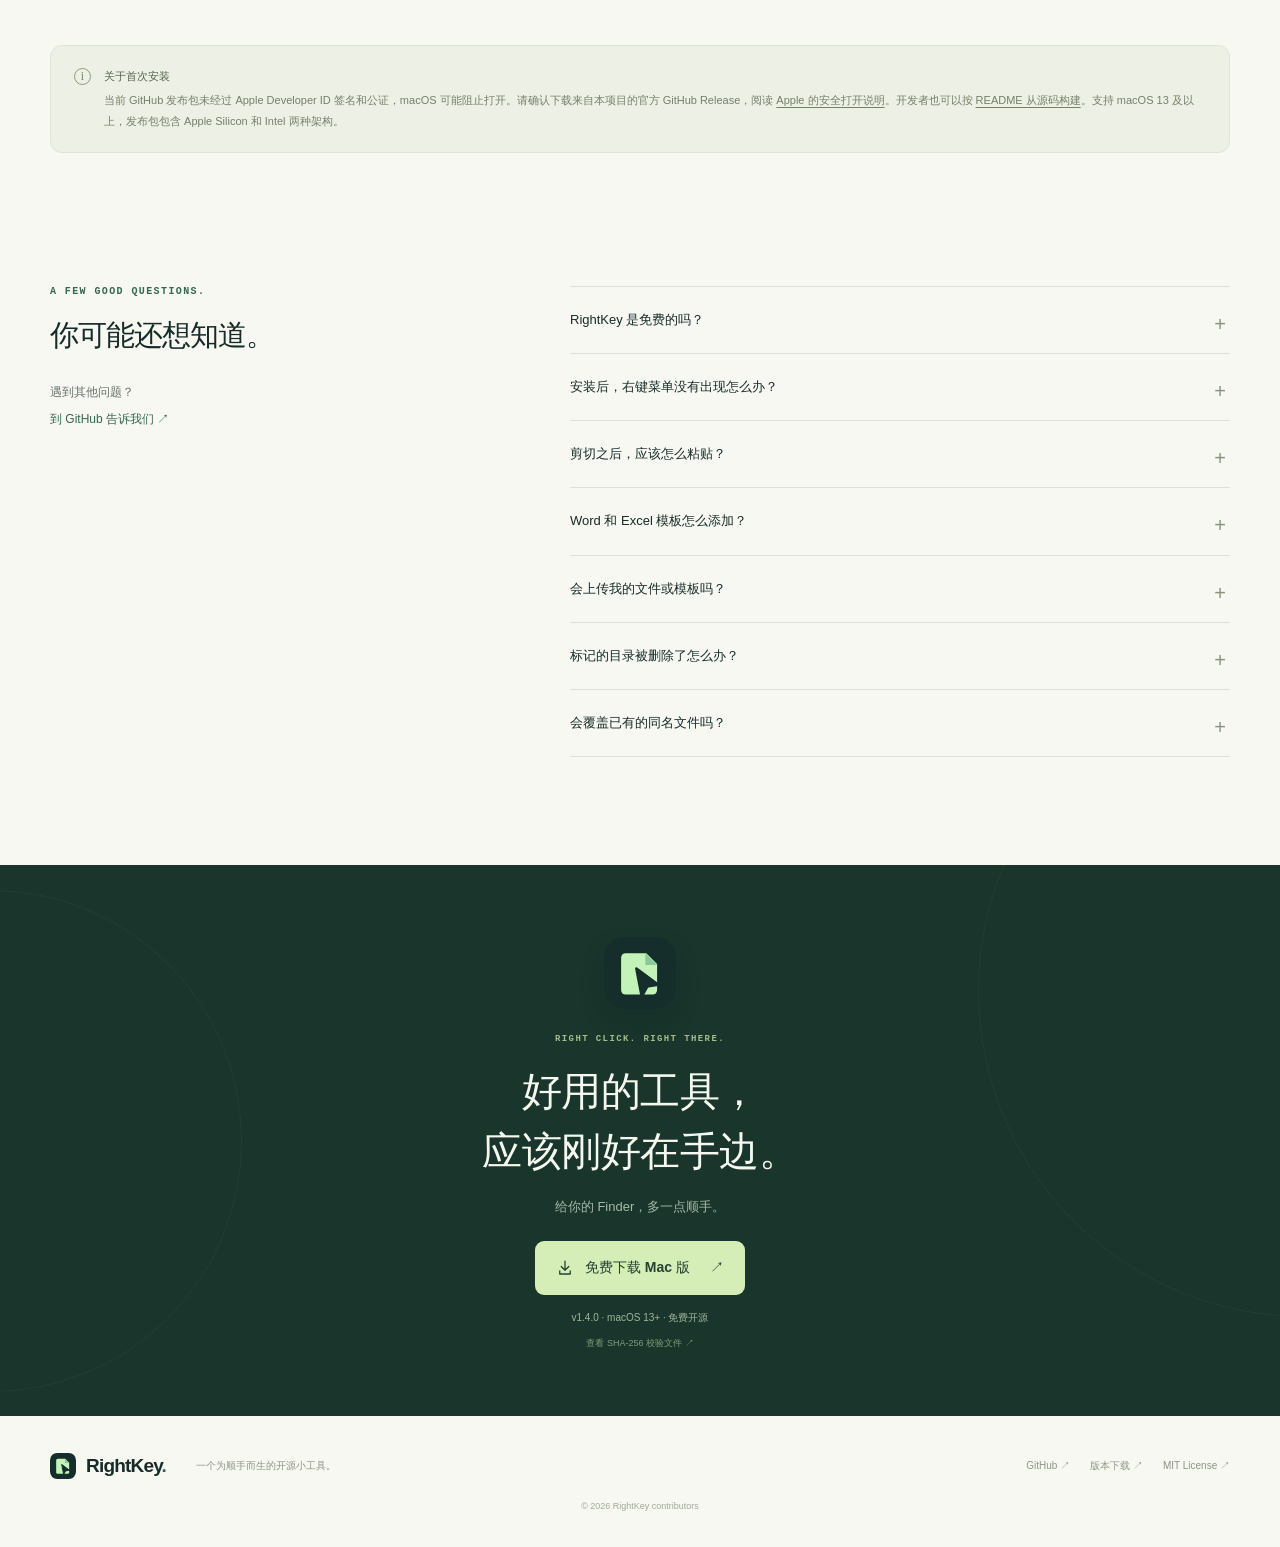
==== commit 4817f02a: "Point the website preview at RightKey 1.4.0" ====
--- a/website/index.html
+++ b/website/index.html
@@ -88,7 +88,7 @@
             >
           </div>
           <p class="requirements">
-            <span data-version>v1.3.0</span><span>macOS 13+</span
+            <span data-version>v1.4.0</span><span>macOS 13+</span
             ><span>Apple Silicon &amp; Intel</span>
           </p>
           <a class="release-note" href="#compatibility"
@@ -532,7 +532,7 @@
               <path d="M12 3v12m-5-5 5 5 5-5M5 16v4h14v-4" /></svg
             >免费下载 Mac 版<span aria-hidden="true">↗</span></a
           ><span class="download-detail"
-            ><span data-version>v1.3.0</span> · macOS 13+ · 免费开源</span
+            ><span data-version>v1.4.0</span> · macOS 13+ · 免费开源</span
           ><a
             class="checksum-link"
             data-checksum
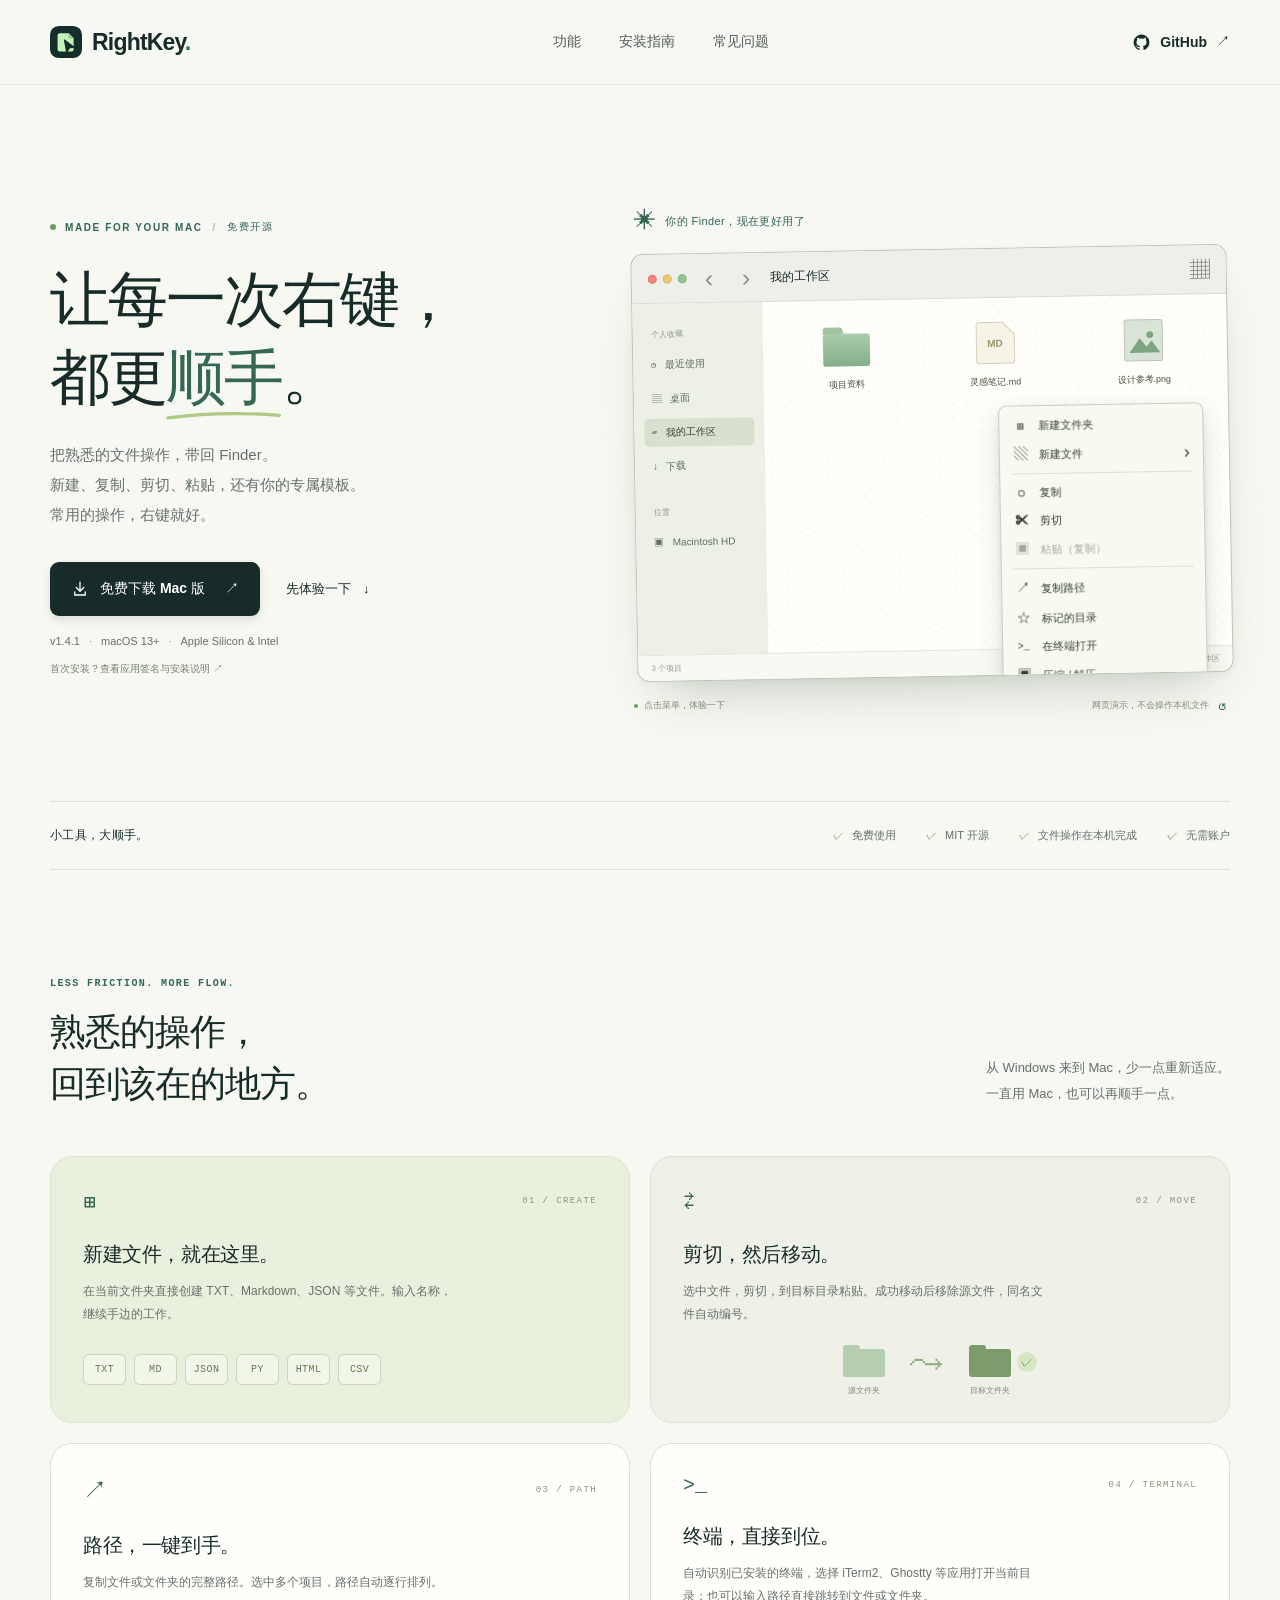
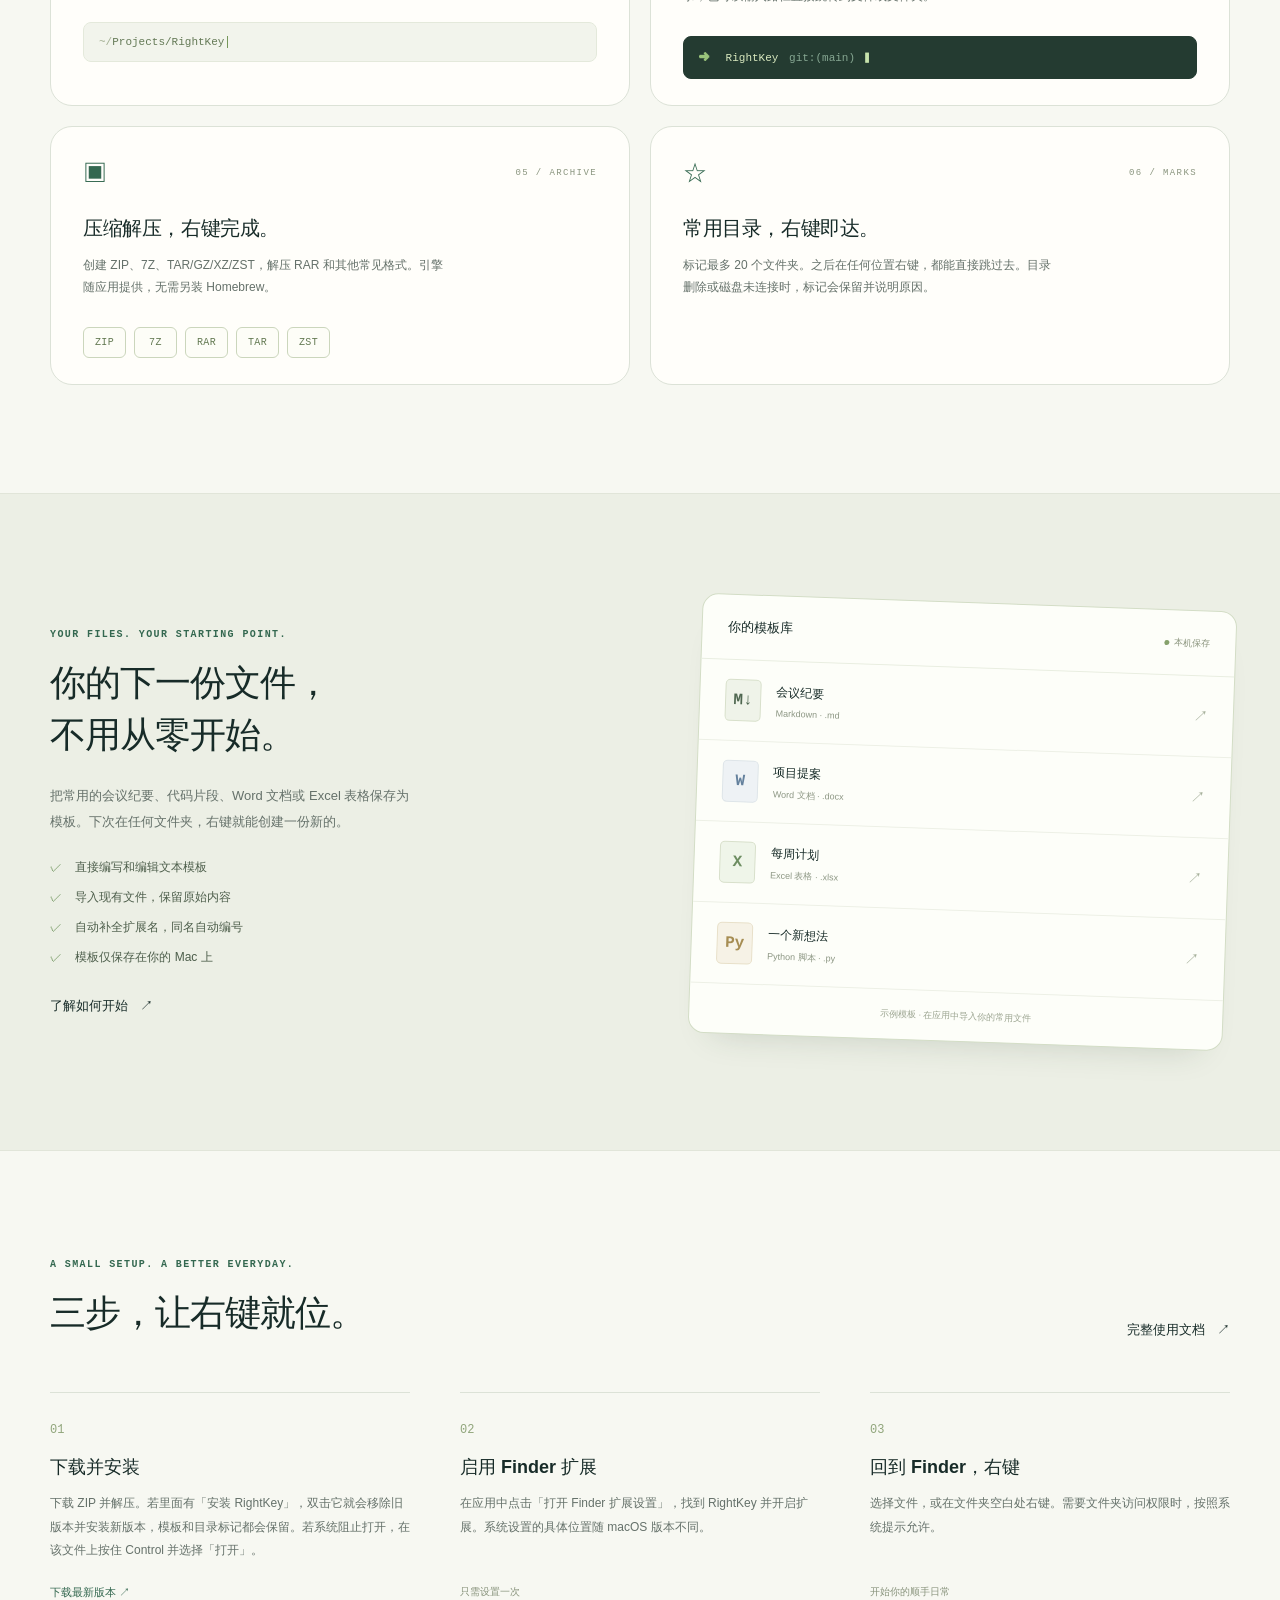
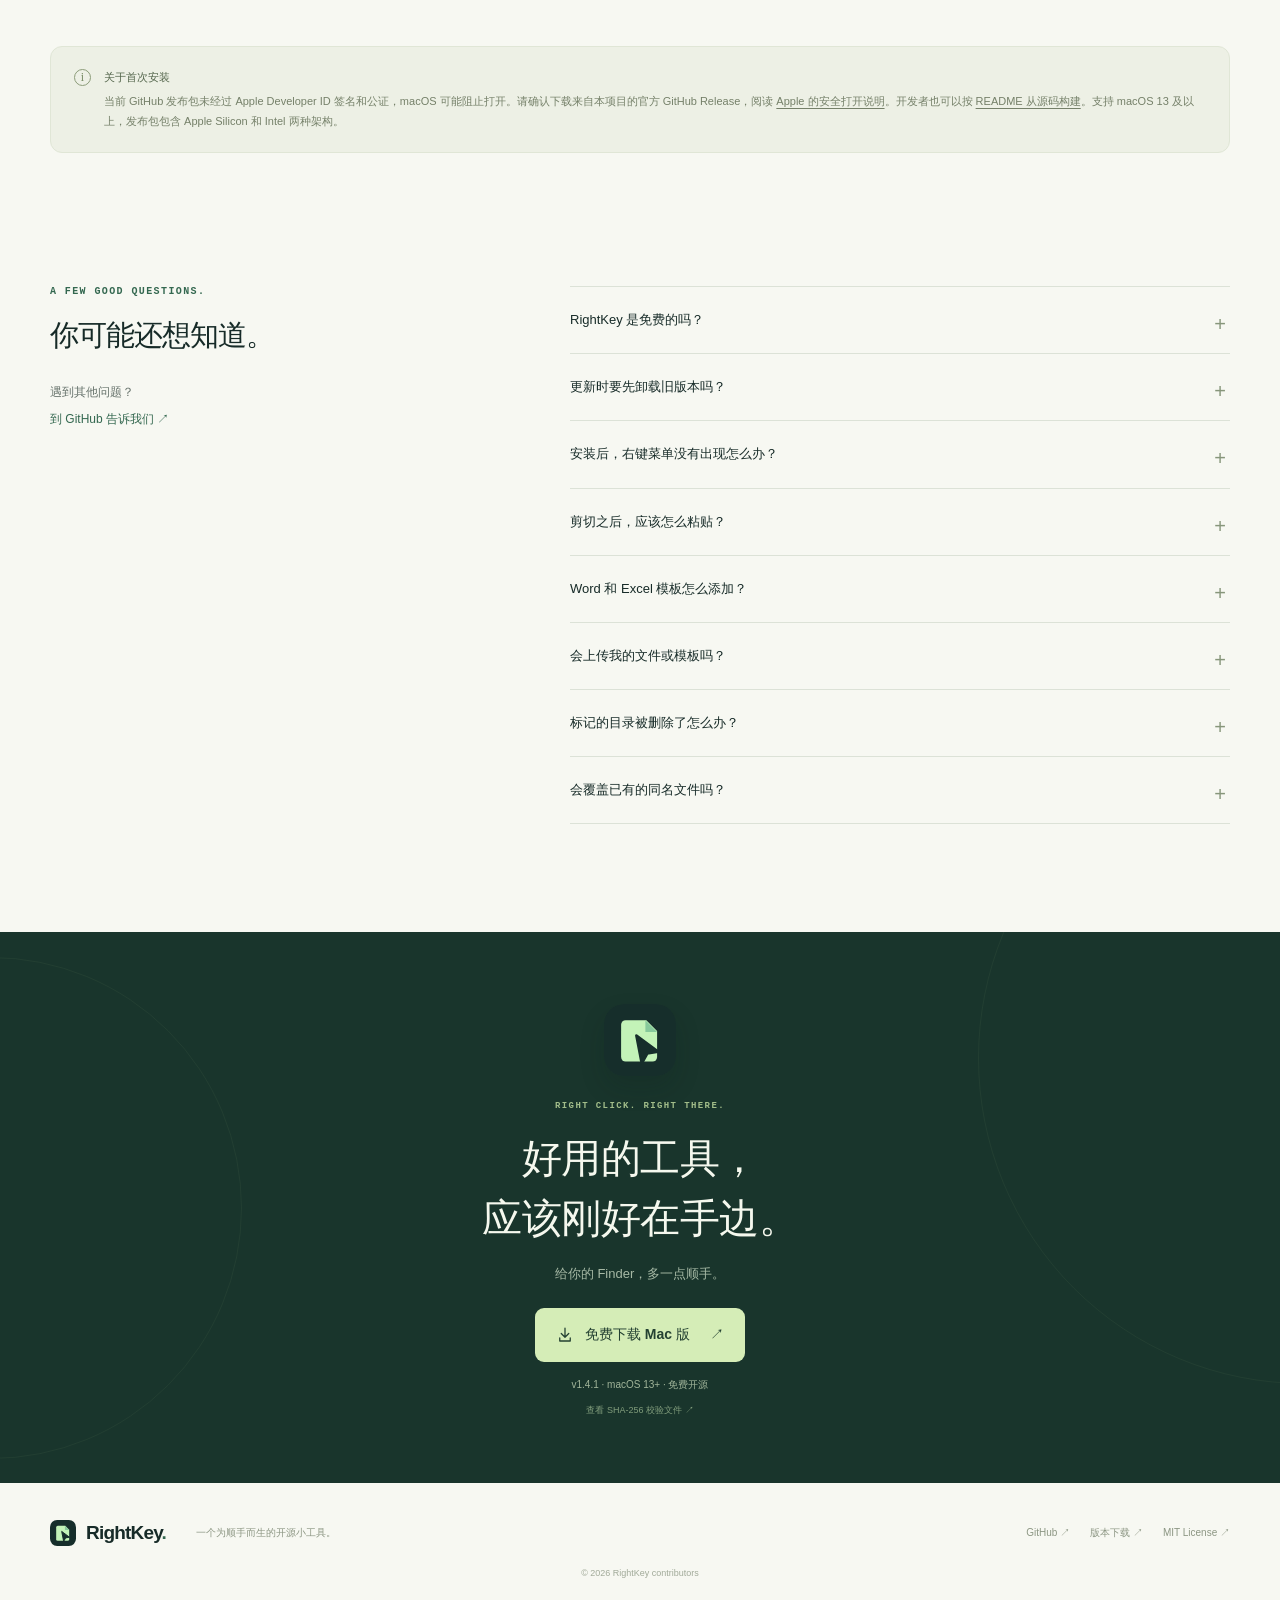
==== commit ad85b68d: "Release RightKey 1.4.1 with a double-click installer." ====
--- a/website/index.html
+++ b/website/index.html
@@ -88,7 +88,7 @@
             >
           </div>
           <p class="requirements">
-            <span data-version>v1.4.0</span><span>macOS 13+</span
+            <span data-version>v1.4.1</span><span>macOS 13+</span
             ><span>Apple Silicon &amp; Intel</span>
           </p>
           <a class="release-note" href="#compatibility"
@@ -388,8 +388,7 @@
             <span class="step-number">01</span>
             <h3>下载并安装</h3>
             <p>
-              下载 ZIP，解压后将
-              <code>RightKey.app</code> 拖到「应用程序」，然后打开。
+              下载 ZIP 并解压。若里面有「安装 RightKey」，双击它就会移除旧版本并安装新版本，模板和目录标记都会保留。若系统阻止打开，在该文件上按住 Control 并选择「打开」。
             </p>
             <a
               data-download
@@ -462,6 +461,12 @@
             <p>
               是。RightKey 免费使用，源码以 MIT
               许可证公开。你可以查看、修改和参与项目。
+            </p>
+          </details>
+          <details>
+            <summary>更新时要先卸载旧版本吗？</summary>
+            <p>
+              不用手动卸载，也不需要输入命令。双击压缩包里的「安装 RightKey」，它会关闭旧版本并换成新版本。自定义模板和目录标记仍留在这台 Mac 上。接下来只用鼠标确认系统提示，并在应用里开启访达扩展。
             </p>
           </details>
           <details>
@@ -532,7 +537,7 @@
               <path d="M12 3v12m-5-5 5 5 5-5M5 16v4h14v-4" /></svg
             >免费下载 Mac 版<span aria-hidden="true">↗</span></a
           ><span class="download-detail"
-            ><span data-version>v1.4.0</span> · macOS 13+ · 免费开源</span
+            ><span data-version>v1.4.1</span> · macOS 13+ · 免费开源</span
           ><a
             class="checksum-link"
             data-checksum
